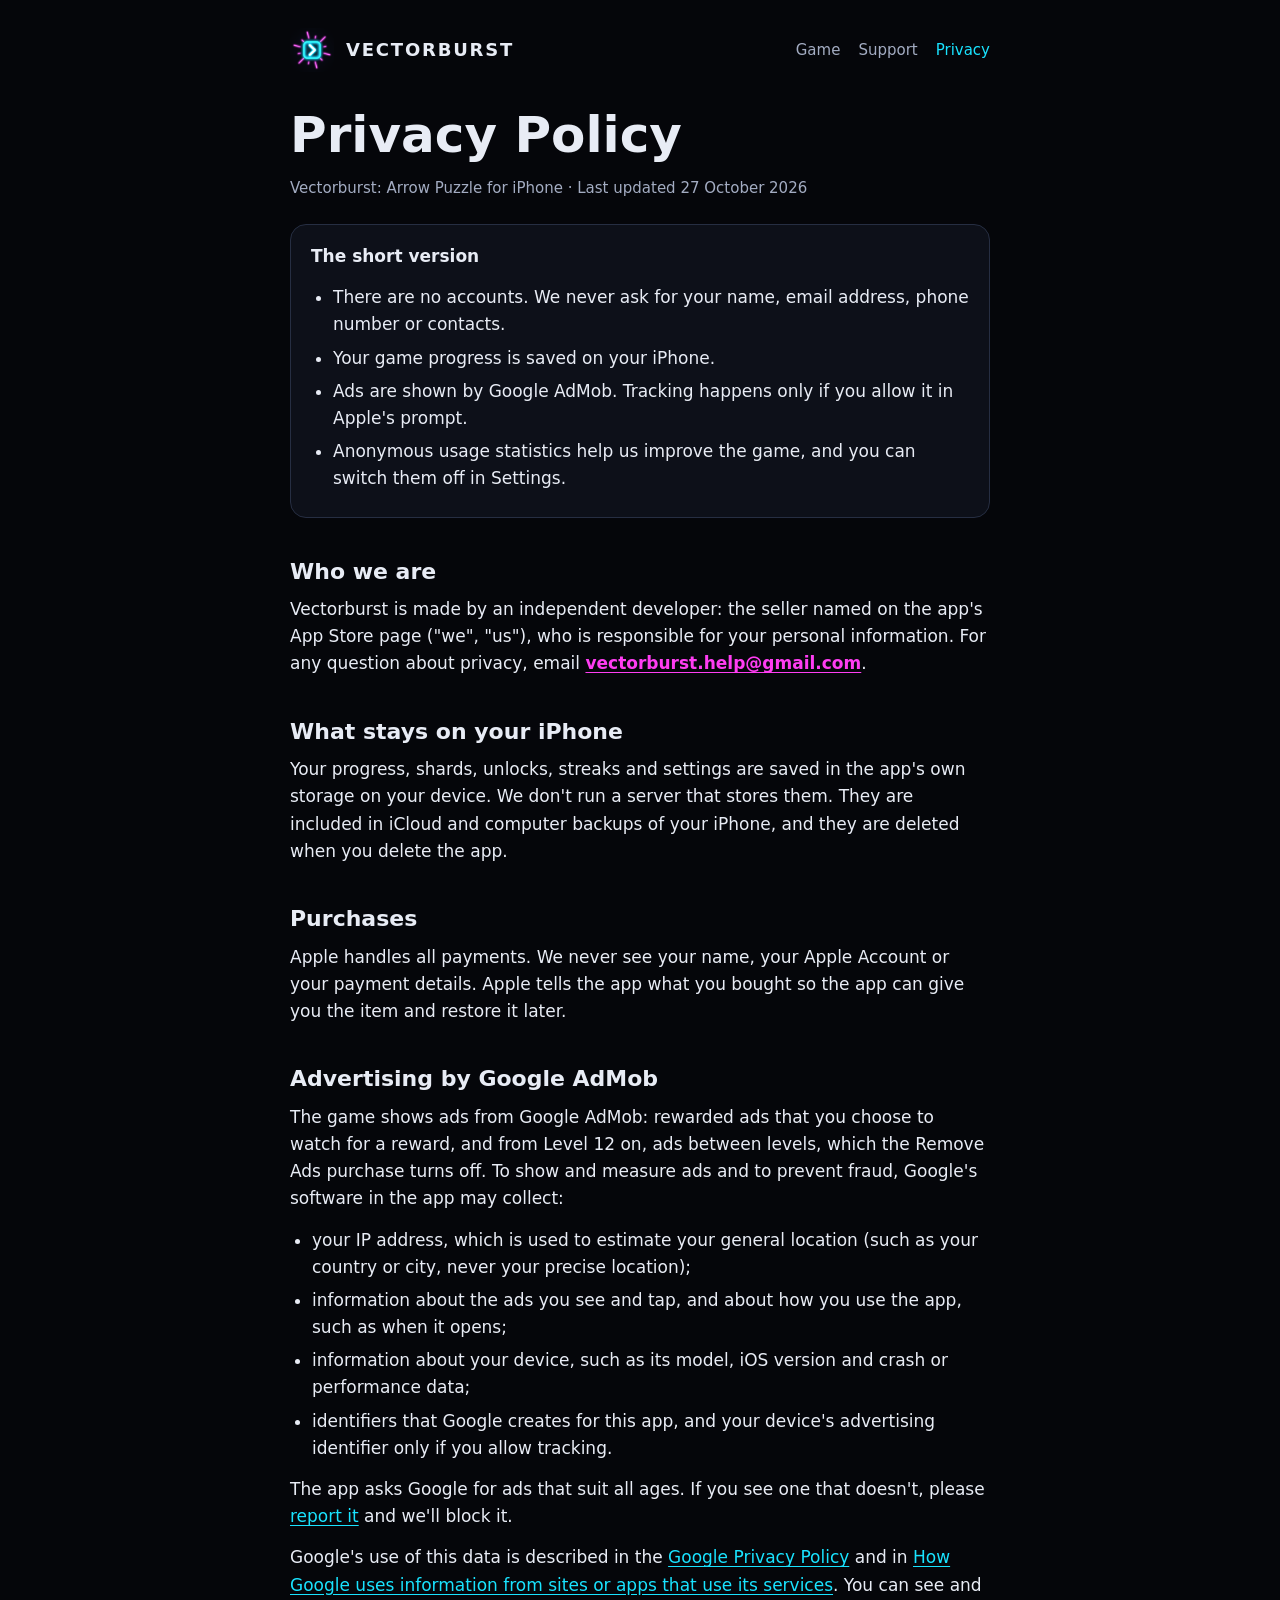
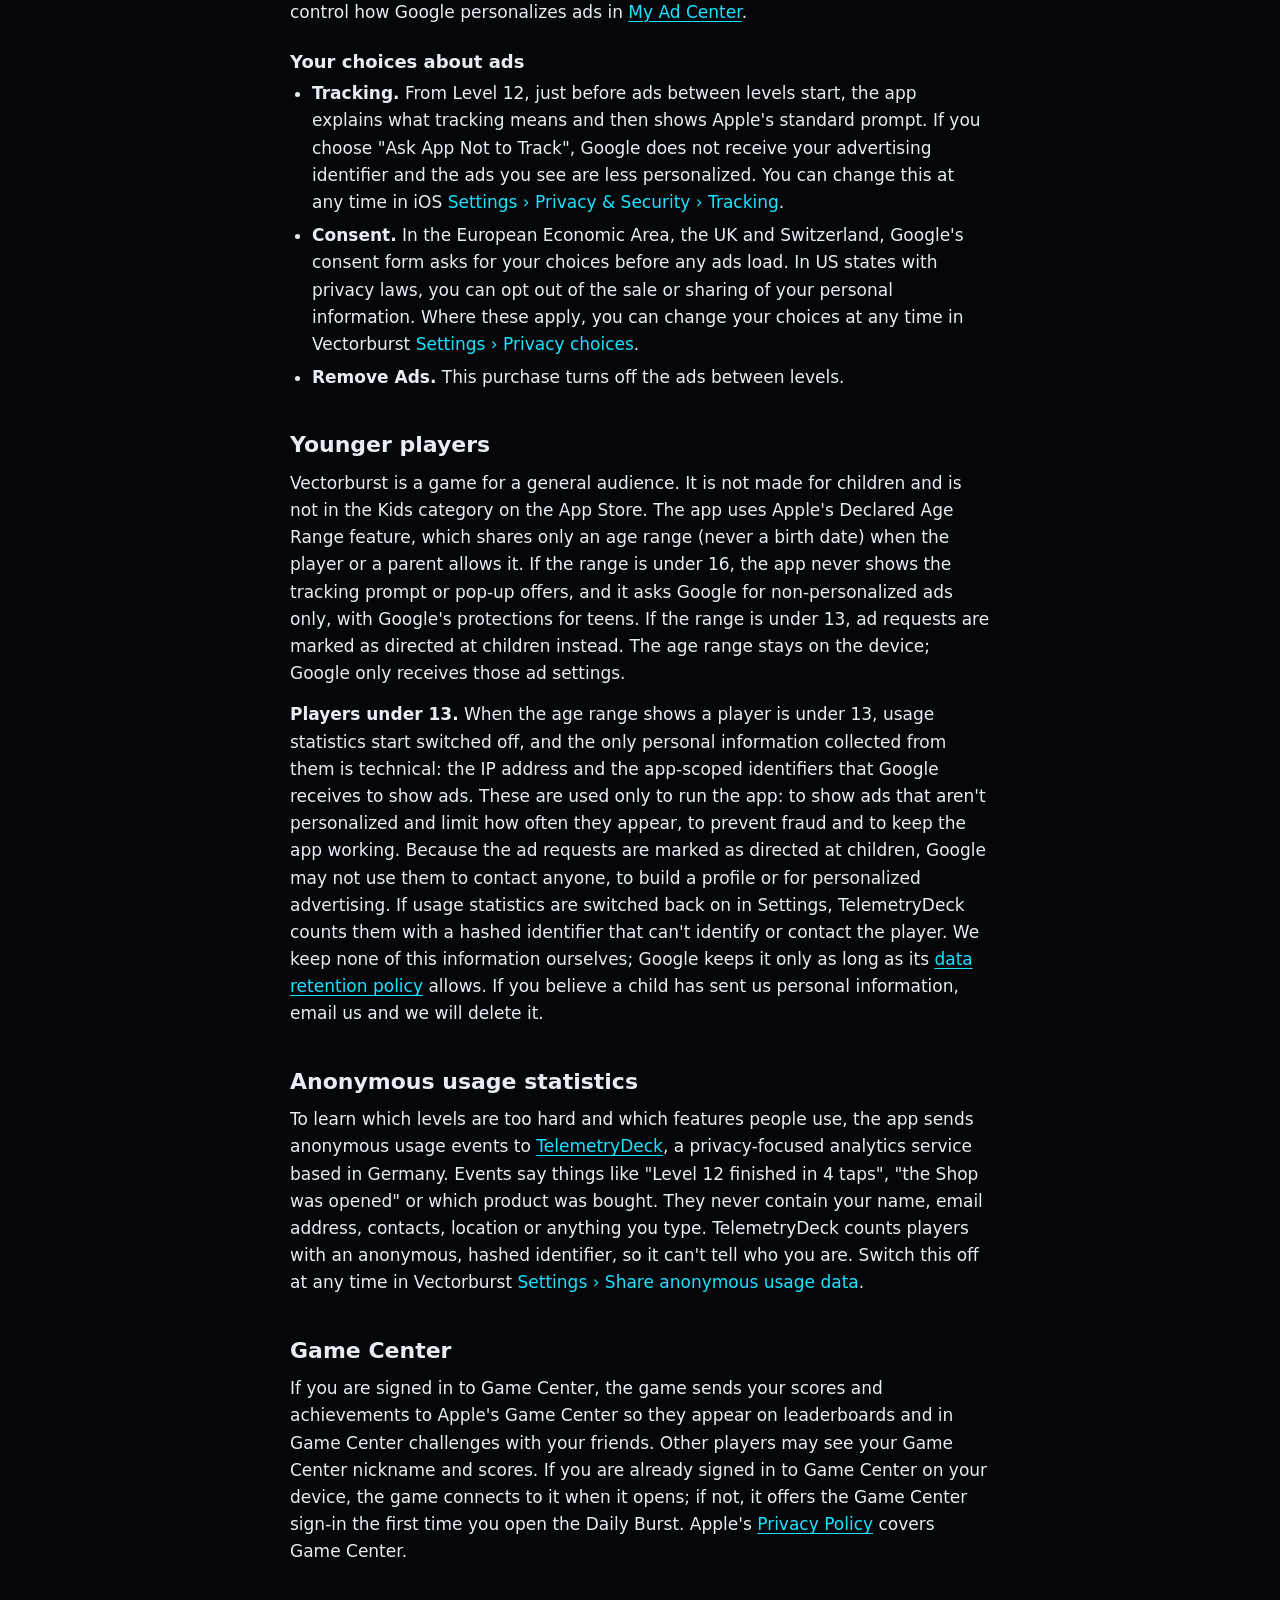
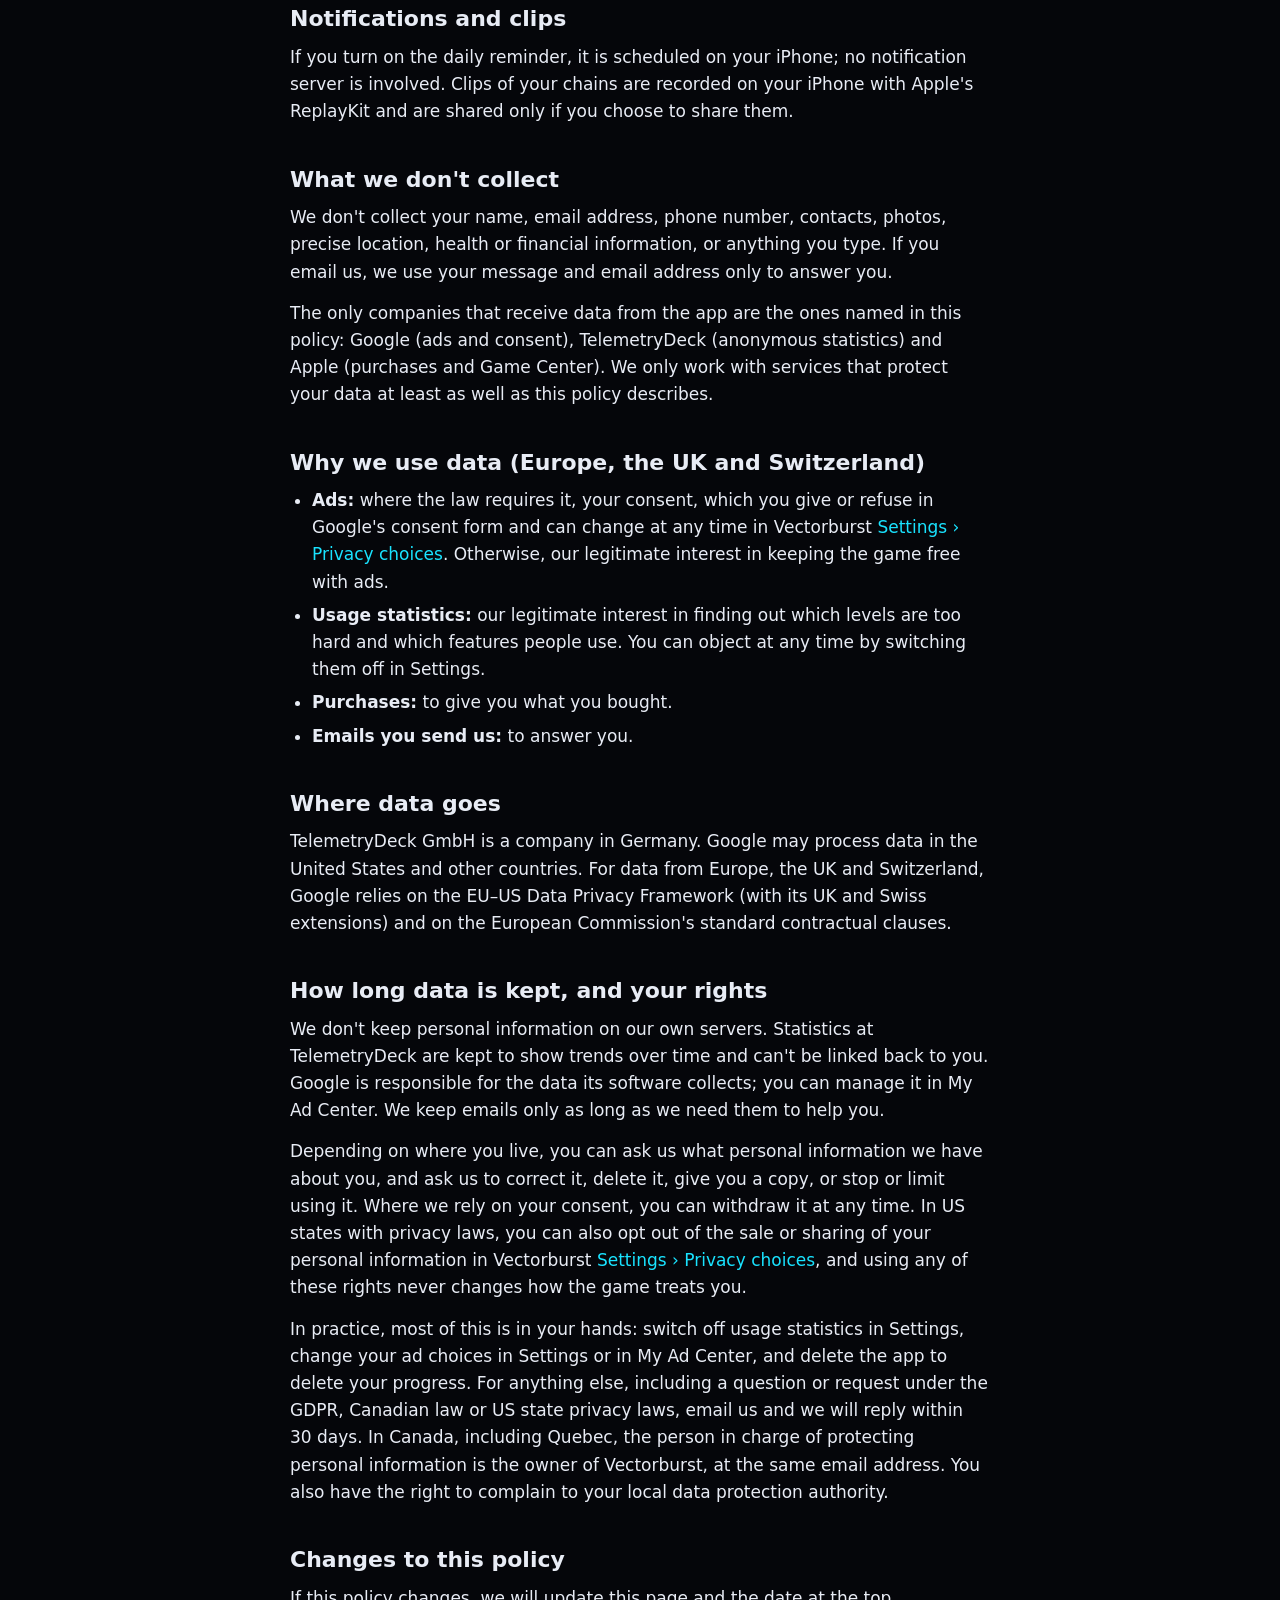
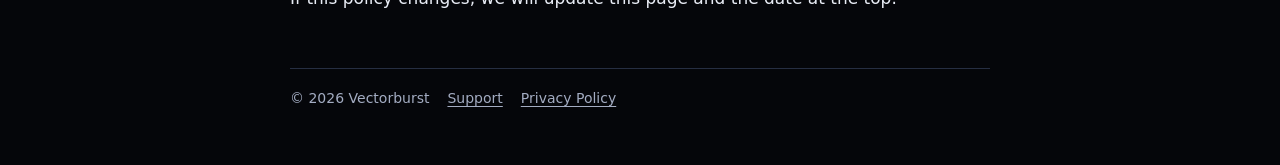
==== privacy.html @ 78f0bc8c "Add files via upload" ====
<!doctype html>
<html lang="en">
<head>
<meta charset="utf-8">
<meta name="viewport" content="width=device-width, initial-scale=1, viewport-fit=cover">
<title>Vectorburst Privacy Policy</title>
<meta name="description" content="How Vectorburst: Arrow Puzzle handles data: no accounts, progress saved on your iPhone, ads by Google AdMob, optional anonymous usage statistics.">
<meta name="theme-color" content="#05060a">
<link rel="icon" type="image/png" href="icon.png">
<link rel="apple-touch-icon" href="icon.png">
<link rel="stylesheet" href="style.css">
</head>
<body>
<div class="wrap">
<header class="site">
  <a class="brand" href="./"><img src="icon.png" alt="" width="44" height="44">Vectorburst</a>
  <nav aria-label="Site">
    <a href="./">Game</a>
    <a href="support.html">Support</a>
    <a href="privacy.html" aria-current="page">Privacy</a>
  </nav>
</header>
<main>
<h1>Privacy Policy</h1>
<p class="updated">Vectorburst: Arrow Puzzle for iPhone · Last updated 27 October 2026</p>
<div class="card">
  <p><strong>The short version</strong></p>
  <ul>
    <li>There are no accounts. We never ask for your name, email address, phone number or contacts.</li>
    <li>Your game progress is saved on your iPhone.</li>
    <li>Ads are shown by Google AdMob. Tracking happens only if you allow it in Apple's prompt.</li>
    <li>Anonymous usage statistics help us improve the game, and you can switch them off in Settings.</li>
  </ul>
</div>

<h2>Who we are</h2>
<p>Vectorburst is made by an independent developer: the seller named on the app's App Store page ("we", "us"), who is responsible for your personal information. For any question about privacy, email <a class="email" href="mailto:vectorburst.help@gmail.com">vectorburst.help@gmail.com</a>.</p>

<h2>What stays on your iPhone</h2>
<p>Your progress, shards, unlocks, streaks and settings are saved in the app's own storage on your device. We don't run a server that stores them. They are included in iCloud and computer backups of your iPhone, and they are deleted when you delete the app.</p>

<h2>Purchases</h2>
<p>Apple handles all payments. We never see your name, your Apple Account or your payment details. Apple tells the app what you bought so the app can give you the item and restore it later.</p>

<h2>Advertising by Google AdMob</h2>
<p>The game shows ads from Google AdMob: rewarded ads that you choose to watch for a reward, and from Level 12 on, ads between levels, which the Remove Ads purchase turns off. To show and measure ads and to prevent fraud, Google's software in the app may collect:</p>
<ul>
  <li>your IP address, which is used to estimate your general location (such as your country or city, never your precise location);</li>
  <li>information about the ads you see and tap, and about how you use the app, such as when it opens;</li>
  <li>information about your device, such as its model, iOS version and crash or performance data;</li>
  <li>identifiers that Google creates for this app, and your device's advertising identifier only if you allow tracking.</li>
</ul>
<p>The app asks Google for ads that suit all ages. If you see one that doesn't, please <a href="support.html#report-ad">report it</a> and we'll block it.</p>
<p>Google's use of this data is described in the <a href="https://policies.google.com/privacy">Google Privacy Policy</a> and in <a href="https://policies.google.com/technologies/partner-sites">How Google uses information from sites or apps that use its services</a>. You can see and control how Google personalizes ads in <a href="https://myadcenter.google.com/">My Ad Center</a>.</p>

<h3>Your choices about ads</h3>
<ul>
  <li><strong>Tracking.</strong> From Level 12, just before ads between levels start, the app explains what tracking means and then shows Apple's standard prompt. If you choose "Ask App Not to Track", Google does not receive your advertising identifier and the ads you see are less personalized. You can change this at any time in iOS <span class="key">Settings › Privacy &amp; Security › Tracking</span>.</li>
  <li><strong>Consent.</strong> In the European Economic Area, the UK and Switzerland, Google's consent form asks for your choices before any ads load. In US states with privacy laws, you can opt out of the sale or sharing of your personal information. Where these apply, you can change your choices at any time in Vectorburst <span class="key">Settings › Privacy choices</span>.</li>
  <li><strong>Remove Ads.</strong> This purchase turns off the ads between levels.</li>
</ul>

<h2>Younger players</h2>
<p>Vectorburst is a game for a general audience. It is not made for children and is not in the Kids category on the App Store. The app uses Apple's Declared Age Range feature, which shares only an age range (never a birth date) when the player or a parent allows it. If the range is under 16, the app never shows the tracking prompt or pop-up offers, and it asks Google for non-personalized ads only, with Google's protections for teens. If the range is under 13, ad requests are marked as directed at children instead. The age range stays on the device; Google only receives those ad settings.</p>
<p><strong>Players under 13.</strong> When the age range shows a player is under 13, usage statistics start switched off, and the only personal information collected from them is technical: the IP address and the app-scoped identifiers that Google receives to show ads. These are used only to run the app: to show ads that aren't personalized and limit how often they appear, to prevent fraud and to keep the app working. Because the ad requests are marked as directed at children, Google may not use them to contact anyone, to build a profile or for personalized advertising. If usage statistics are switched back on in Settings, TelemetryDeck counts them with a hashed identifier that can't identify or contact the player. We keep none of this information ourselves; Google keeps it only as long as its <a href="https://policies.google.com/technologies/retention">data retention policy</a> allows. If you believe a child has sent us personal information, email us and we will delete it.</p>

<h2>Anonymous usage statistics</h2>
<p>To learn which levels are too hard and which features people use, the app sends anonymous usage events to <a href="https://telemetrydeck.com/privacy/">TelemetryDeck</a>, a privacy-focused analytics service based in Germany. Events say things like "Level 12 finished in 4 taps", "the Shop was opened" or which product was bought. They never contain your name, email address, contacts, location or anything you type. TelemetryDeck counts players with an anonymous, hashed identifier, so it can't tell who you are. Switch this off at any time in Vectorburst <span class="key">Settings › Share anonymous usage data</span>.</p>

<h2>Game Center</h2>
<p>If you are signed in to Game Center, the game sends your scores and achievements to Apple's Game Center so they appear on leaderboards and in Game Center challenges with your friends. Other players may see your Game Center nickname and scores. If you are already signed in to Game Center on your device, the game connects to it when it opens; if not, it offers the Game Center sign-in the first time you open the Daily Burst. Apple's <a href="https://www.apple.com/legal/privacy/">Privacy Policy</a> covers Game Center.</p>

<h2>Notifications and clips</h2>
<p>If you turn on the daily reminder, it is scheduled on your iPhone; no notification server is involved. Clips of your chains are recorded on your iPhone with Apple's ReplayKit and are shared only if you choose to share them.</p>

<h2>What we don't collect</h2>
<p>We don't collect your name, email address, phone number, contacts, photos, precise location, health or financial information, or anything you type. If you email us, we use your message and email address only to answer you.</p>
<p>The only companies that receive data from the app are the ones named in this policy: Google (ads and consent), TelemetryDeck (anonymous statistics) and Apple (purchases and Game Center). We only work with services that protect your data at least as well as this policy describes.</p>

<h2>Why we use data (Europe, the UK and Switzerland)</h2>
<ul>
  <li><strong>Ads:</strong> where the law requires it, your consent, which you give or refuse in Google's consent form and can change at any time in Vectorburst <span class="key">Settings › Privacy choices</span>. Otherwise, our legitimate interest in keeping the game free with ads.</li>
  <li><strong>Usage statistics:</strong> our legitimate interest in finding out which levels are too hard and which features people use. You can object at any time by switching them off in Settings.</li>
  <li><strong>Purchases:</strong> to give you what you bought.</li>
  <li><strong>Emails you send us:</strong> to answer you.</li>
</ul>

<h2>Where data goes</h2>
<p>TelemetryDeck GmbH is a company in Germany. Google may process data in the United States and other countries. For data from Europe, the UK and Switzerland, Google relies on the EU–US Data Privacy Framework (with its UK and Swiss extensions) and on the European Commission's standard contractual clauses.</p>

<h2>How long data is kept, and your rights</h2>
<p>We don't keep personal information on our own servers. Statistics at TelemetryDeck are kept to show trends over time and can't be linked back to you. Google is responsible for the data its software collects; you can manage it in My Ad Center. We keep emails only as long as we need them to help you.</p>
<p>Depending on where you live, you can ask us what personal information we have about you, and ask us to correct it, delete it, give you a copy, or stop or limit using it. Where we rely on your consent, you can withdraw it at any time. In US states with privacy laws, you can also opt out of the sale or sharing of your personal information in Vectorburst <span class="key">Settings › Privacy choices</span>, and using any of these rights never changes how the game treats you.</p>
<p>In practice, most of this is in your hands: switch off usage statistics in Settings, change your ad choices in Settings or in My Ad Center, and delete the app to delete your progress. For anything else, including a question or request under the GDPR, Canadian law or US state privacy laws, email us and we will reply within 30 days. In Canada, including Quebec, the person in charge of protecting personal information is the owner of Vectorburst, at the same email address. You also have the right to complain to your local data protection authority.</p>

<h2>Changes to this policy</h2>
<p>If this policy changes, we will update this page and the date at the top.</p>
</main>
<footer>
  <span>© 2026 Vectorburst</span>
  <a href="support.html">Support</a>
  <a href="privacy.html">Privacy Policy</a>
</footer>
</div>
</body>
</html>
---- style.css ----
/* Vectorburst website: the game's own dark neon world, one theme on purpose. */
:root {
  --bg: #05060a;
  --surface: #0d1019;
  --surface2: #151a28;
  --line: #262e42;
  --ink: #e8ecf5;
  --ink2: #a3acc2;
  --cyan: #19e3ff;
  --magenta: #ff3df2;
  --amber: #ffc93c;
  --round: ui-rounded, "SF Pro Rounded", system-ui, -apple-system, "Segoe UI", Roboto, sans-serif;
  --text: system-ui, -apple-system, "Segoe UI", Roboto, "Helvetica Neue", Arial, sans-serif;
  color-scheme: dark;
}
* { box-sizing: border-box; }
html { -webkit-text-size-adjust: 100%; }
body {
  margin: 0;
  background: var(--bg);
  color: var(--ink);
  font: 17px/1.6 var(--text);
}
.wrap {
  max-width: 740px;
  margin: 0 auto;
  padding-block: 28px 56px;
  padding-left: max(20px, env(safe-area-inset-left, 0px));
  padding-right: max(20px, env(safe-area-inset-right, 0px));
}
header.site {
  display: flex;
  align-items: center;
  flex-wrap: wrap;
  gap: 12px 20px;
  margin-bottom: 36px;
}
.brand {
  display: flex;
  align-items: center;
  gap: 12px;
  color: var(--ink);
  text-decoration: none;
  font: 800 18px/1 var(--round);
  letter-spacing: .1em;
  text-transform: uppercase;
}
.brand img { width: 44px; height: 44px; border-radius: 10px; }
nav { display: flex; gap: 18px; margin-left: auto; font-size: 15px; }
nav a { color: var(--ink2); text-decoration: none; }
nav a:hover, nav a[aria-current="page"] { color: var(--cyan); }
a { color: var(--cyan); text-underline-offset: 3px; }
a:focus-visible, summary:focus-visible { outline: 2px solid var(--cyan); outline-offset: 3px; border-radius: 4px; }
h1 {
  font: 800 clamp(32px, 7vw, 50px)/1.08 var(--round);
  margin: 0 0 14px;
  text-wrap: balance;
}
h2 { font: 700 22px/1.3 var(--round); margin: 40px 0 10px; color: var(--ink); text-wrap: balance; }
h3 { font: 700 18px/1.35 var(--round); margin: 24px 0 6px; }
p, ul { margin: 0 0 14px; }
ul { padding-left: 22px; }
li { margin-bottom: 6px; }
.lead { font-size: 19px; color: var(--ink2); max-width: 36em; }
.updated { color: var(--ink2); font-size: 15px; margin-bottom: 24px; }
.card {
  background: var(--surface);
  border: 1px solid var(--line);
  border-radius: 16px;
  padding: 18px 20px;
  margin: 22px 0;
}
.card ul { margin: 0; }
.email { font-weight: 700; color: var(--magenta); word-break: break-all; }
.key { color: var(--cyan); }

/* Home page hero: a small board that fires a chain reaction. */
.board {
  display: grid;
  grid-template-columns: repeat(6, 1fr);
  gap: 10px;
  width: min(100%, 330px);
  margin: 30px 0 26px;
}
.node {
  aspect-ratio: 1;
  max-width: 100%;
  border-radius: 11px;
  background: var(--surface2);
  border: 1px solid var(--line);
  display: grid;
  place-items: center;
  color: var(--ink2);
  font: 700 20px/1 var(--round);
  animation: fire 6s ease-out infinite;
  animation-delay: calc(var(--d, 0) * 110ms + 600ms);
}
.node.fork { --hit: var(--magenta); }
.node.turn { --hit: var(--amber); }
@keyframes fire {
  0%, 2% { background: var(--surface2); color: var(--ink2); box-shadow: none; }
  6% { background: var(--hit, var(--cyan)); color: var(--bg); box-shadow: 0 0 18px var(--hit, var(--cyan)); transform: scale(1.08); }
  16% { background: transparent; border-color: transparent; color: transparent; box-shadow: none; transform: scale(.4); }
  70% { background: transparent; border-color: transparent; color: transparent; transform: scale(.4); }
  78%, 100% { background: var(--surface2); border-color: var(--line); color: var(--ink2); transform: scale(1); }
}
@media (prefers-reduced-motion: reduce) { .node { animation: none; } }
.soon {
  display: inline-block;
  padding: 10px 16px;
  border: 1px solid var(--cyan);
  border-radius: 999px;
  color: var(--cyan);
  font-weight: 700;
  font-size: 15px;
}
.modes { display: grid; grid-template-columns: repeat(auto-fit, minmax(200px, 1fr)); gap: 14px; margin-top: 34px; }
.modes .card { margin: 0; }
.modes h3 { margin-top: 0; color: var(--cyan); }
.modes .card:nth-child(2) h3 { color: var(--magenta); }
.modes .card:nth-child(3) h3 { color: var(--amber); }
.modes p { margin: 0; color: var(--ink2); font-size: 16px; }

/* Support page questions */
details { border-bottom: 1px solid var(--line); padding: 14px 0; }
details:first-of-type { border-top: 1px solid var(--line); }
summary { cursor: pointer; font-weight: 700; list-style: none; display: flex; gap: 10px; }
summary::-webkit-details-marker { display: none; }
summary::before { content: "+"; color: var(--cyan); font-weight: 800; width: 14px; flex: none; }
details[open] summary::before { content: "−"; }
details p, details ul { margin: 10px 0 0 24px; color: var(--ink2); }

footer {
  margin-top: 56px;
  padding-top: 18px;
  border-top: 1px solid var(--line);
  color: var(--ink2);
  font-size: 14px;
  display: flex;
  flex-wrap: wrap;
  gap: 8px 18px;
}
footer a { color: var(--ink2); }
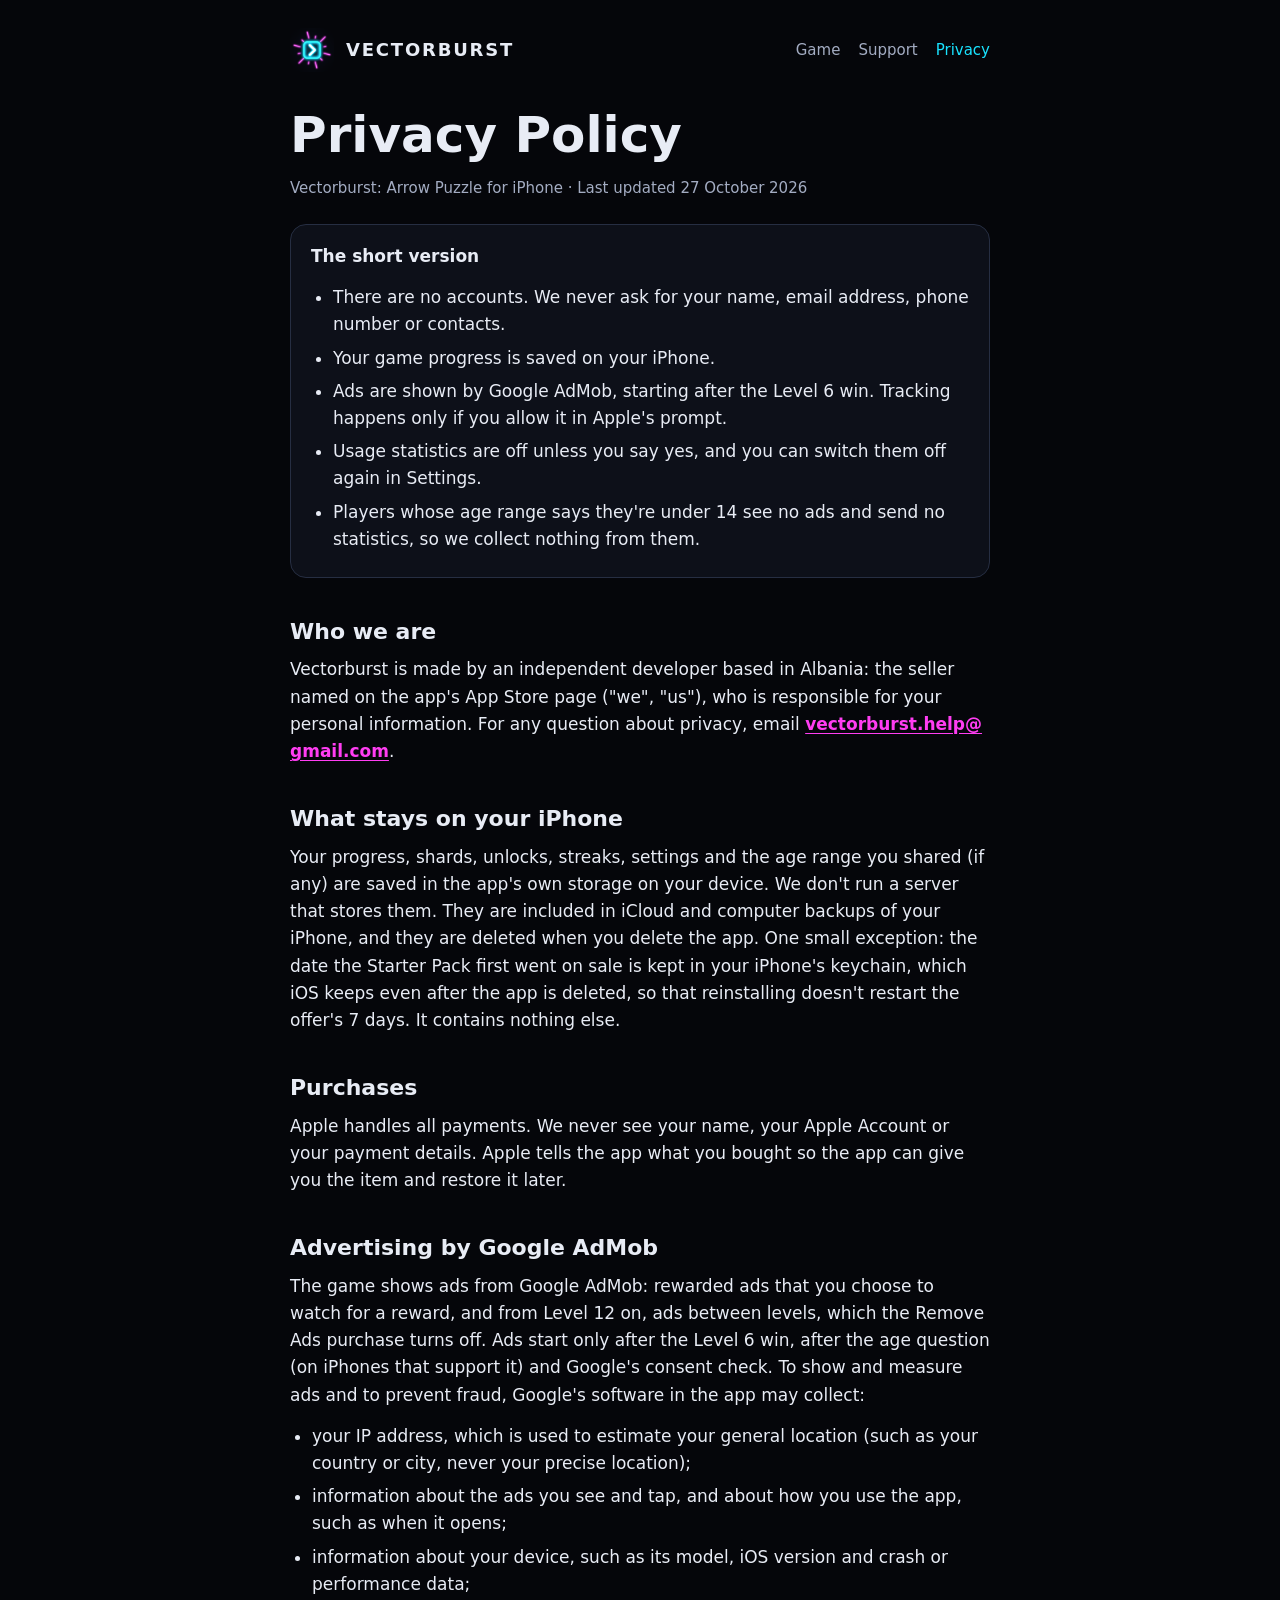
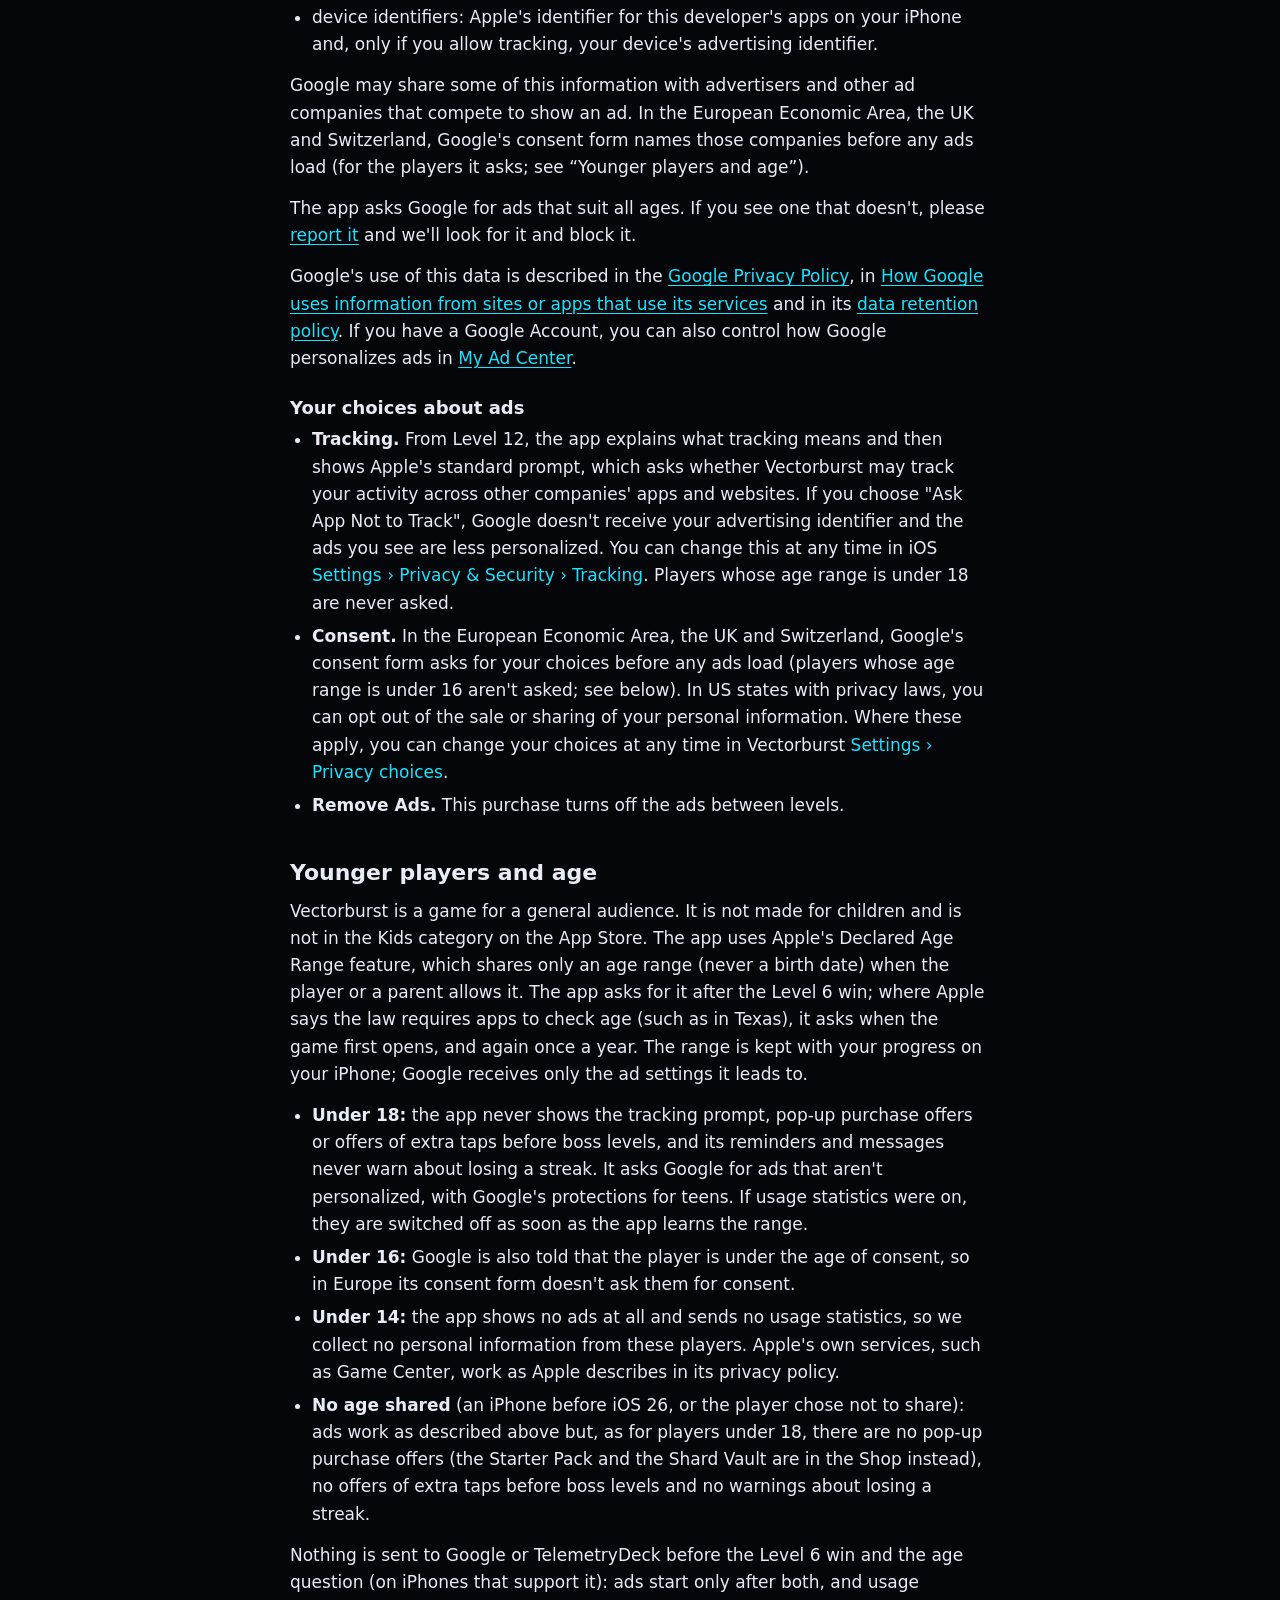
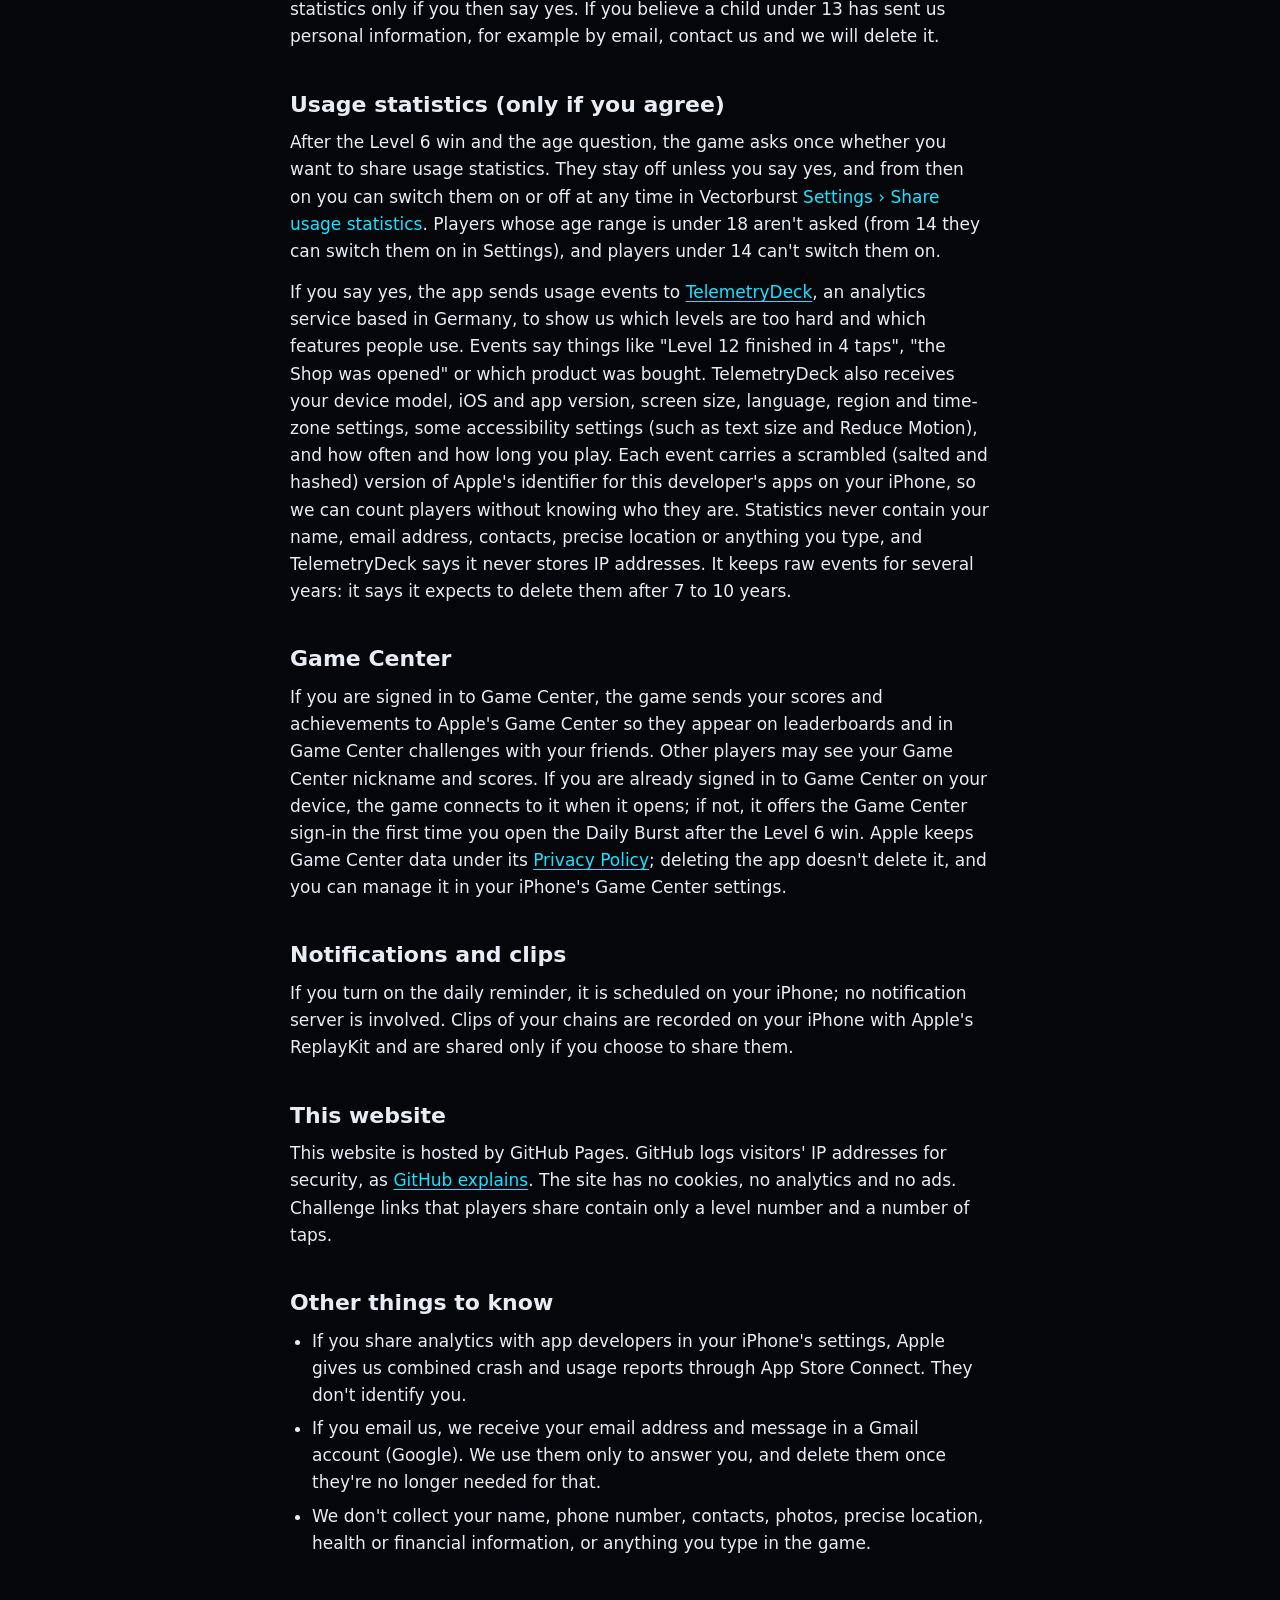
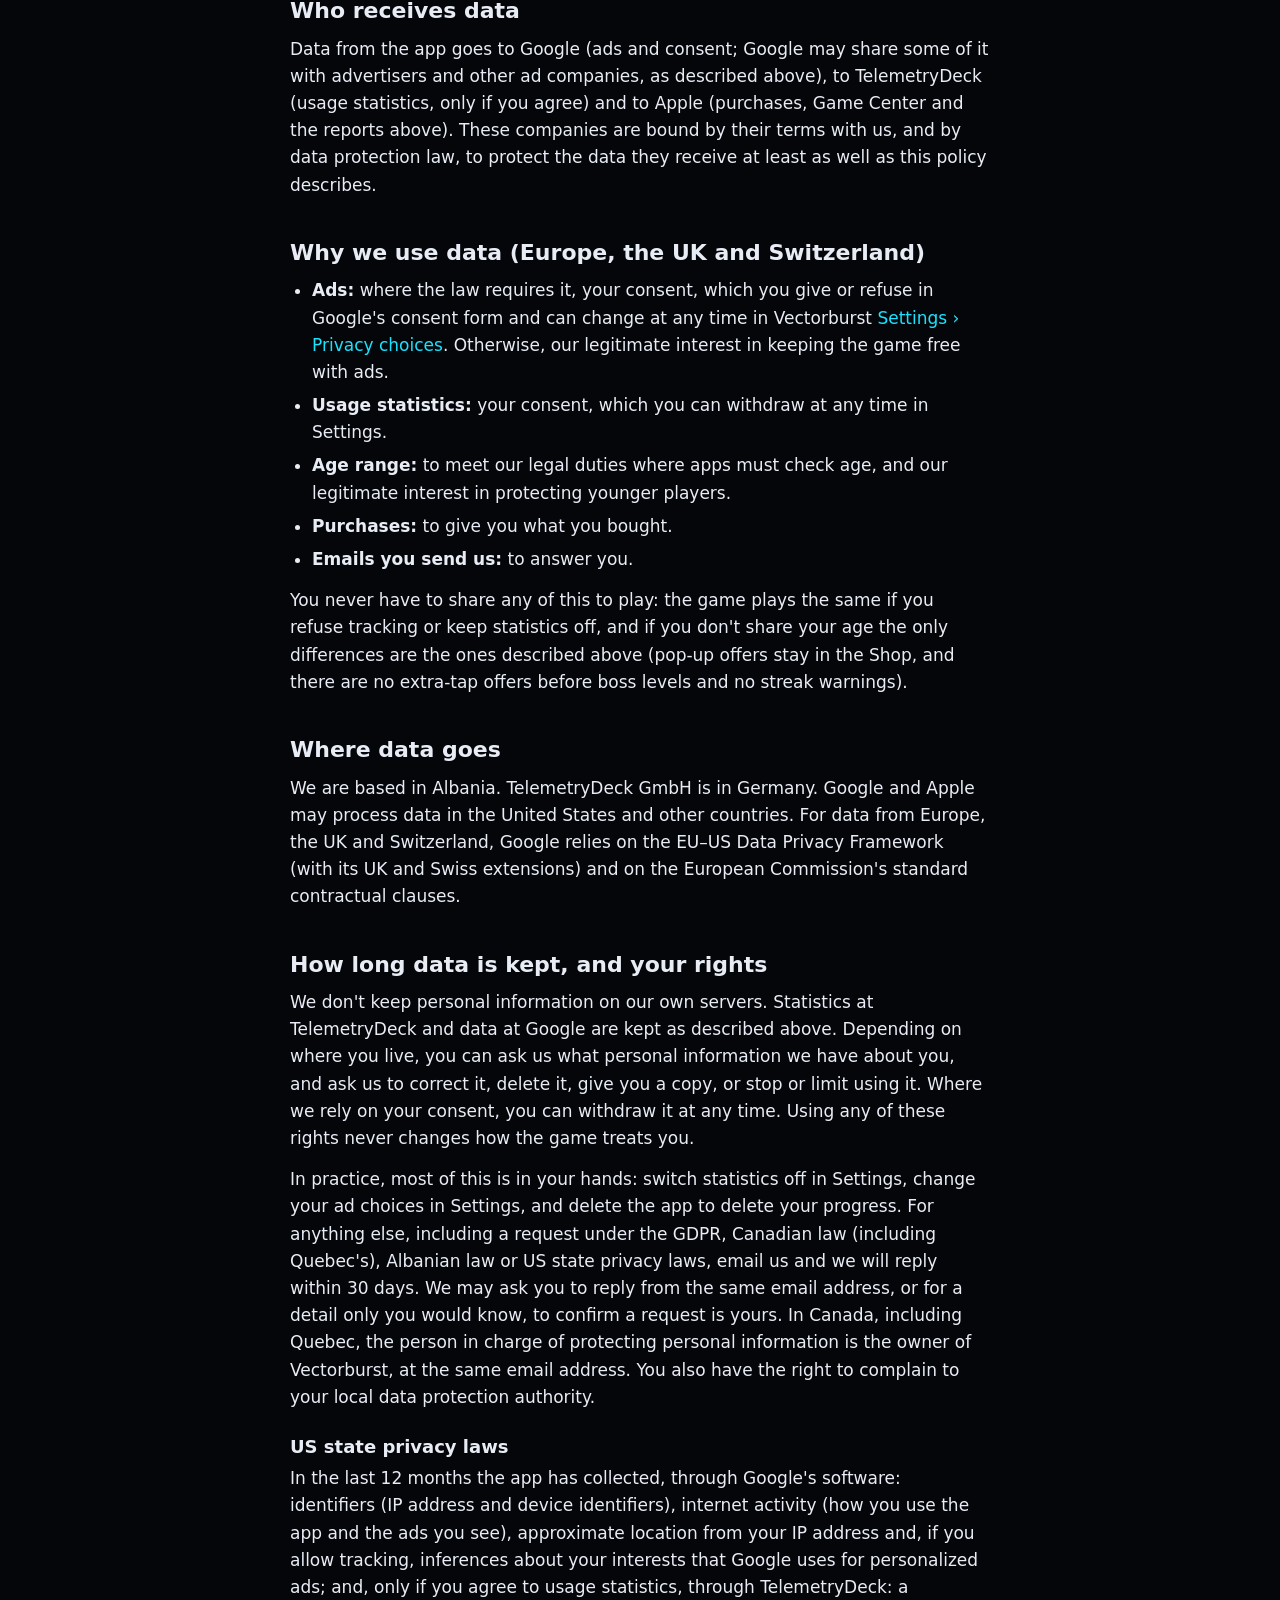
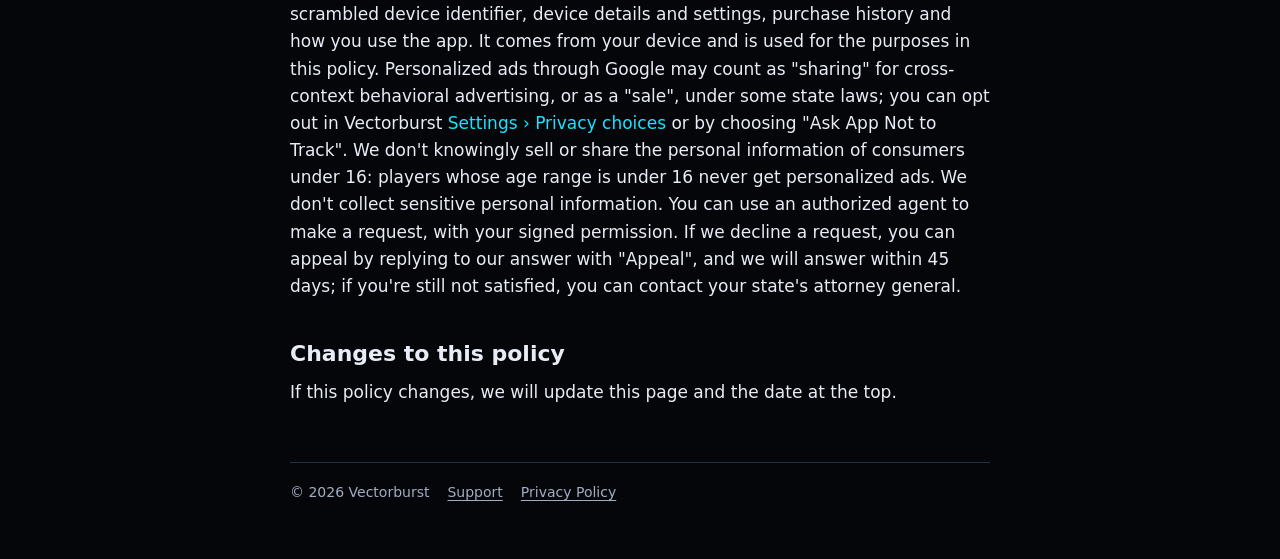
==== commit ff93955f: "Add files via upload" ====
--- a/privacy.html
+++ b/privacy.html
@@ -4,7 +4,7 @@
 <meta charset="utf-8">
 <meta name="viewport" content="width=device-width, initial-scale=1, viewport-fit=cover">
 <title>Vectorburst Privacy Policy</title>
-<meta name="description" content="How Vectorburst: Arrow Puzzle handles data: no accounts, progress saved on your iPhone, ads by Google AdMob, optional anonymous usage statistics.">
+<meta name="description" content="How Vectorburst: Arrow Puzzle handles data: no accounts, progress saved on your iPhone, ads by Google AdMob, usage statistics only if you agree.">
 <meta name="theme-color" content="#05060a">
 <link rel="icon" type="image/png" href="icon.png">
 <link rel="apple-touch-icon" href="icon.png">
@@ -28,70 +28,92 @@
   <ul>
     <li>There are no accounts. We never ask for your name, email address, phone number or contacts.</li>
     <li>Your game progress is saved on your iPhone.</li>
-    <li>Ads are shown by Google AdMob. Tracking happens only if you allow it in Apple's prompt.</li>
-    <li>Anonymous usage statistics help us improve the game, and you can switch them off in Settings.</li>
+    <li>Ads are shown by Google AdMob, starting after the Level 6 win. Tracking happens only if you allow it in Apple's prompt.</li>
+    <li>Usage statistics are off unless you say yes, and you can switch them off again in Settings.</li>
+    <li>Players whose age range says they're under 14 see no ads and send no statistics, so we collect nothing from them.</li>
   </ul>
 </div>
 
 <h2>Who we are</h2>
-<p>Vectorburst is made by an independent developer: the seller named on the app's App Store page ("we", "us"), who is responsible for your personal information. For any question about privacy, email <a class="email" href="mailto:vectorburst.help@gmail.com">vectorburst.help@gmail.com</a>.</p>
+<p>Vectorburst is made by an independent developer based in Albania: the seller named on the app's App Store page ("we", "us"), who is responsible for your personal information. For any question about privacy, email <a class="email" href="mailto:vectorburst.help@gmail.com">vectorburst.help@gmail.com</a>.</p>
 
 <h2>What stays on your iPhone</h2>
-<p>Your progress, shards, unlocks, streaks and settings are saved in the app's own storage on your device. We don't run a server that stores them. They are included in iCloud and computer backups of your iPhone, and they are deleted when you delete the app.</p>
+<p>Your progress, shards, unlocks, streaks, settings and the age range you shared (if any) are saved in the app's own storage on your device. We don't run a server that stores them. They are included in iCloud and computer backups of your iPhone, and they are deleted when you delete the app. One small exception: the date the Starter Pack first went on sale is kept in your iPhone's keychain, which iOS keeps even after the app is deleted, so that reinstalling doesn't restart the offer's 7 days. It contains nothing else.</p>
 
 <h2>Purchases</h2>
 <p>Apple handles all payments. We never see your name, your Apple Account or your payment details. Apple tells the app what you bought so the app can give you the item and restore it later.</p>
 
 <h2>Advertising by Google AdMob</h2>
-<p>The game shows ads from Google AdMob: rewarded ads that you choose to watch for a reward, and from Level 12 on, ads between levels, which the Remove Ads purchase turns off. To show and measure ads and to prevent fraud, Google's software in the app may collect:</p>
+<p>The game shows ads from Google AdMob: rewarded ads that you choose to watch for a reward, and from Level 12 on, ads between levels, which the Remove Ads purchase turns off. Ads start only after the Level 6 win, after the age question (on iPhones that support it) and Google's consent check. To show and measure ads and to prevent fraud, Google's software in the app may collect:</p>
 <ul>
   <li>your IP address, which is used to estimate your general location (such as your country or city, never your precise location);</li>
   <li>information about the ads you see and tap, and about how you use the app, such as when it opens;</li>
   <li>information about your device, such as its model, iOS version and crash or performance data;</li>
-  <li>identifiers that Google creates for this app, and your device's advertising identifier only if you allow tracking.</li>
+  <li>device identifiers: Apple's identifier for this developer's apps on your iPhone and, only if you allow tracking, your device's advertising identifier.</li>
 </ul>
-<p>The app asks Google for ads that suit all ages. If you see one that doesn't, please <a href="support.html#report-ad">report it</a> and we'll block it.</p>
-<p>Google's use of this data is described in the <a href="https://policies.google.com/privacy">Google Privacy Policy</a> and in <a href="https://policies.google.com/technologies/partner-sites">How Google uses information from sites or apps that use its services</a>. You can see and control how Google personalizes ads in <a href="https://myadcenter.google.com/">My Ad Center</a>.</p>
+<p>Google may share some of this information with advertisers and other ad companies that compete to show an ad. In the European Economic Area, the UK and Switzerland, Google's consent form names those companies before any ads load (for the players it asks; see “Younger players and age”).</p>
+<p>The app asks Google for ads that suit all ages. If you see one that doesn't, please <a href="support.html#report-ad">report it</a> and we'll look for it and block it.</p>
+<p>Google's use of this data is described in the <a href="https://policies.google.com/privacy">Google Privacy Policy</a>, in <a href="https://policies.google.com/technologies/partner-sites">How Google uses information from sites or apps that use its services</a> and in its <a href="https://policies.google.com/technologies/retention">data retention policy</a>. If you have a Google Account, you can also control how Google personalizes ads in <a href="https://myadcenter.google.com/">My Ad Center</a>.</p>
 
 <h3>Your choices about ads</h3>
 <ul>
-  <li><strong>Tracking.</strong> From Level 12, just before ads between levels start, the app explains what tracking means and then shows Apple's standard prompt. If you choose "Ask App Not to Track", Google does not receive your advertising identifier and the ads you see are less personalized. You can change this at any time in iOS <span class="key">Settings › Privacy &amp; Security › Tracking</span>.</li>
-  <li><strong>Consent.</strong> In the European Economic Area, the UK and Switzerland, Google's consent form asks for your choices before any ads load. In US states with privacy laws, you can opt out of the sale or sharing of your personal information. Where these apply, you can change your choices at any time in Vectorburst <span class="key">Settings › Privacy choices</span>.</li>
+  <li><strong>Tracking.</strong> From Level 12, the app explains what tracking means and then shows Apple's standard prompt, which asks whether Vectorburst may track your activity across other companies' apps and websites. If you choose "Ask App Not to Track", Google doesn't receive your advertising identifier and the ads you see are less personalized. You can change this at any time in iOS <span class="key">Settings › Privacy &amp; Security › Tracking</span>. Players whose age range is under 18 are never asked.</li>
+  <li><strong>Consent.</strong> In the European Economic Area, the UK and Switzerland, Google's consent form asks for your choices before any ads load (players whose age range is under 16 aren't asked; see below). In US states with privacy laws, you can opt out of the sale or sharing of your personal information. Where these apply, you can change your choices at any time in Vectorburst <span class="key">Settings › Privacy choices</span>.</li>
   <li><strong>Remove Ads.</strong> This purchase turns off the ads between levels.</li>
 </ul>
 
-<h2>Younger players</h2>
-<p>Vectorburst is a game for a general audience. It is not made for children and is not in the Kids category on the App Store. The app uses Apple's Declared Age Range feature, which shares only an age range (never a birth date) when the player or a parent allows it. If the range is under 16, the app never shows the tracking prompt or pop-up offers, and it asks Google for non-personalized ads only, with Google's protections for teens. If the range is under 13, ad requests are marked as directed at children instead. The age range stays on the device; Google only receives those ad settings.</p>
-<p><strong>Players under 13.</strong> When the age range shows a player is under 13, usage statistics start switched off, and the only personal information collected from them is technical: the IP address and the app-scoped identifiers that Google receives to show ads. These are used only to run the app: to show ads that aren't personalized and limit how often they appear, to prevent fraud and to keep the app working. Because the ad requests are marked as directed at children, Google may not use them to contact anyone, to build a profile or for personalized advertising. If usage statistics are switched back on in Settings, TelemetryDeck counts them with a hashed identifier that can't identify or contact the player. We keep none of this information ourselves; Google keeps it only as long as its <a href="https://policies.google.com/technologies/retention">data retention policy</a> allows. If you believe a child has sent us personal information, email us and we will delete it.</p>
+<h2>Younger players and age</h2>
+<p>Vectorburst is a game for a general audience. It is not made for children and is not in the Kids category on the App Store. The app uses Apple's Declared Age Range feature, which shares only an age range (never a birth date) when the player or a parent allows it. The app asks for it after the Level 6 win; where Apple says the law requires apps to check age (such as in Texas), it asks when the game first opens, and again once a year. The range is kept with your progress on your iPhone; Google receives only the ad settings it leads to.</p>
+<ul>
+  <li><strong>Under 18:</strong> the app never shows the tracking prompt, pop-up purchase offers or offers of extra taps before boss levels, and its reminders and messages never warn about losing a streak. It asks Google for ads that aren't personalized, with Google's protections for teens. If usage statistics were on, they are switched off as soon as the app learns the range.</li>
+  <li><strong>Under 16:</strong> Google is also told that the player is under the age of consent, so in Europe its consent form doesn't ask them for consent.</li>
+  <li><strong>Under 14:</strong> the app shows no ads at all and sends no usage statistics, so we collect no personal information from these players. Apple's own services, such as Game Center, work as Apple describes in its privacy policy.</li>
+  <li><strong>No age shared</strong> (an iPhone before iOS 26, or the player chose not to share): ads work as described above but, as for players under 18, there are no pop-up purchase offers (the Starter Pack and the Shard Vault are in the Shop instead), no offers of extra taps before boss levels and no warnings about losing a streak.</li>
+</ul>
+<p>Nothing is sent to Google or TelemetryDeck before the Level 6 win and the age question (on iPhones that support it): ads start only after both, and usage statistics only if you then say yes. If you believe a child under 13 has sent us personal information, for example by email, contact us and we will delete it.</p>
 
-<h2>Anonymous usage statistics</h2>
-<p>To learn which levels are too hard and which features people use, the app sends anonymous usage events to <a href="https://telemetrydeck.com/privacy/">TelemetryDeck</a>, a privacy-focused analytics service based in Germany. Events say things like "Level 12 finished in 4 taps", "the Shop was opened" or which product was bought. They never contain your name, email address, contacts, location or anything you type. TelemetryDeck counts players with an anonymous, hashed identifier, so it can't tell who you are. Switch this off at any time in Vectorburst <span class="key">Settings › Share anonymous usage data</span>.</p>
+<h2>Usage statistics (only if you agree)</h2>
+<p>After the Level 6 win and the age question, the game asks once whether you want to share usage statistics. They stay off unless you say yes, and from then on you can switch them on or off at any time in Vectorburst <span class="key">Settings › Share usage statistics</span>. Players whose age range is under 18 aren't asked (from 14 they can switch them on in Settings), and players under 14 can't switch them on.</p>
+<p>If you say yes, the app sends usage events to <a href="https://telemetrydeck.com/docs/guides/privacy-faq/">TelemetryDeck</a>, an analytics service based in Germany, to show us which levels are too hard and which features people use. Events say things like "Level 12 finished in 4 taps", "the Shop was opened" or which product was bought. TelemetryDeck also receives your device model, iOS and app version, screen size, language, region and time-zone settings, some accessibility settings (such as text size and Reduce Motion), and how often and how long you play. Each event carries a scrambled (salted and hashed) version of Apple's identifier for this developer's apps on your iPhone, so we can count players without knowing who they are. Statistics never contain your name, email address, contacts, precise location or anything you type, and TelemetryDeck says it never stores IP addresses. It keeps raw events for several years: it says it expects to delete them after 7 to 10 years.</p>
 
 <h2>Game Center</h2>
-<p>If you are signed in to Game Center, the game sends your scores and achievements to Apple's Game Center so they appear on leaderboards and in Game Center challenges with your friends. Other players may see your Game Center nickname and scores. If you are already signed in to Game Center on your device, the game connects to it when it opens; if not, it offers the Game Center sign-in the first time you open the Daily Burst. Apple's <a href="https://www.apple.com/legal/privacy/">Privacy Policy</a> covers Game Center.</p>
+<p>If you are signed in to Game Center, the game sends your scores and achievements to Apple's Game Center so they appear on leaderboards and in Game Center challenges with your friends. Other players may see your Game Center nickname and scores. If you are already signed in to Game Center on your device, the game connects to it when it opens; if not, it offers the Game Center sign-in the first time you open the Daily Burst after the Level 6 win. Apple keeps Game Center data under its <a href="https://www.apple.com/legal/privacy/">Privacy Policy</a>; deleting the app doesn't delete it, and you can manage it in your iPhone's Game Center settings.</p>
 
 <h2>Notifications and clips</h2>
 <p>If you turn on the daily reminder, it is scheduled on your iPhone; no notification server is involved. Clips of your chains are recorded on your iPhone with Apple's ReplayKit and are shared only if you choose to share them.</p>
 
-<h2>What we don't collect</h2>
-<p>We don't collect your name, email address, phone number, contacts, photos, precise location, health or financial information, or anything you type. If you email us, we use your message and email address only to answer you.</p>
-<p>The only companies that receive data from the app are the ones named in this policy: Google (ads and consent), TelemetryDeck (anonymous statistics) and Apple (purchases and Game Center). We only work with services that protect your data at least as well as this policy describes.</p>
+<h2>This website</h2>
+<p>This website is hosted by GitHub Pages. GitHub logs visitors' IP addresses for security, as <a href="https://docs.github.com/en/pages/getting-started-with-github-pages/what-is-github-pages">GitHub explains</a>. The site has no cookies, no analytics and no ads. Challenge links that players share contain only a level number and a number of taps.</p>
+
+<h2>Other things to know</h2>
+<ul>
+  <li>If you share analytics with app developers in your iPhone's settings, Apple gives us combined crash and usage reports through App Store Connect. They don't identify you.</li>
+  <li>If you email us, we receive your email address and message in a Gmail account (Google). We use them only to answer you, and delete them once they're no longer needed for that.</li>
+  <li>We don't collect your name, phone number, contacts, photos, precise location, health or financial information, or anything you type in the game.</li>
+</ul>
+
+<h2>Who receives data</h2>
+<p>Data from the app goes to Google (ads and consent; Google may share some of it with advertisers and other ad companies, as described above), to TelemetryDeck (usage statistics, only if you agree) and to Apple (purchases, Game Center and the reports above). These companies are bound by their terms with us, and by data protection law, to protect the data they receive at least as well as this policy describes.</p>
 
 <h2>Why we use data (Europe, the UK and Switzerland)</h2>
 <ul>
   <li><strong>Ads:</strong> where the law requires it, your consent, which you give or refuse in Google's consent form and can change at any time in Vectorburst <span class="key">Settings › Privacy choices</span>. Otherwise, our legitimate interest in keeping the game free with ads.</li>
-  <li><strong>Usage statistics:</strong> our legitimate interest in finding out which levels are too hard and which features people use. You can object at any time by switching them off in Settings.</li>
+  <li><strong>Usage statistics:</strong> your consent, which you can withdraw at any time in Settings.</li>
+  <li><strong>Age range:</strong> to meet our legal duties where apps must check age, and our legitimate interest in protecting younger players.</li>
   <li><strong>Purchases:</strong> to give you what you bought.</li>
   <li><strong>Emails you send us:</strong> to answer you.</li>
 </ul>
+<p>You never have to share any of this to play: the game plays the same if you refuse tracking or keep statistics off, and if you don't share your age the only differences are the ones described above (pop-up offers stay in the Shop, and there are no extra-tap offers before boss levels and no streak warnings).</p>
 
 <h2>Where data goes</h2>
-<p>TelemetryDeck GmbH is a company in Germany. Google may process data in the United States and other countries. For data from Europe, the UK and Switzerland, Google relies on the EU–US Data Privacy Framework (with its UK and Swiss extensions) and on the European Commission's standard contractual clauses.</p>
+<p>We are based in Albania. TelemetryDeck GmbH is in Germany. Google and Apple may process data in the United States and other countries. For data from Europe, the UK and Switzerland, Google relies on the EU–US Data Privacy Framework (with its UK and Swiss extensions) and on the European Commission's standard contractual clauses.</p>
 
 <h2>How long data is kept, and your rights</h2>
-<p>We don't keep personal information on our own servers. Statistics at TelemetryDeck are kept to show trends over time and can't be linked back to you. Google is responsible for the data its software collects; you can manage it in My Ad Center. We keep emails only as long as we need them to help you.</p>
-<p>Depending on where you live, you can ask us what personal information we have about you, and ask us to correct it, delete it, give you a copy, or stop or limit using it. Where we rely on your consent, you can withdraw it at any time. In US states with privacy laws, you can also opt out of the sale or sharing of your personal information in Vectorburst <span class="key">Settings › Privacy choices</span>, and using any of these rights never changes how the game treats you.</p>
-<p>In practice, most of this is in your hands: switch off usage statistics in Settings, change your ad choices in Settings or in My Ad Center, and delete the app to delete your progress. For anything else, including a question or request under the GDPR, Canadian law or US state privacy laws, email us and we will reply within 30 days. In Canada, including Quebec, the person in charge of protecting personal information is the owner of Vectorburst, at the same email address. You also have the right to complain to your local data protection authority.</p>
+<p>We don't keep personal information on our own servers. Statistics at TelemetryDeck and data at Google are kept as described above. Depending on where you live, you can ask us what personal information we have about you, and ask us to correct it, delete it, give you a copy, or stop or limit using it. Where we rely on your consent, you can withdraw it at any time. Using any of these rights never changes how the game treats you.</p>
+<p>In practice, most of this is in your hands: switch statistics off in Settings, change your ad choices in Settings, and delete the app to delete your progress. For anything else, including a request under the GDPR, Canadian law (including Quebec's), Albanian law or US state privacy laws, email us and we will reply within 30 days. We may ask you to reply from the same email address, or for a detail only you would know, to confirm a request is yours. In Canada, including Quebec, the person in charge of protecting personal information is the owner of Vectorburst, at the same email address. You also have the right to complain to your local data protection authority.</p>
+
+<h3>US state privacy laws</h3>
+<p>In the last 12 months the app has collected, through Google's software: identifiers (IP address and device identifiers), internet activity (how you use the app and the ads you see), approximate location from your IP address and, if you allow tracking, inferences about your interests that Google uses for personalized ads; and, only if you agree to usage statistics, through TelemetryDeck: a scrambled device identifier, device details and settings, purchase history and how you use the app. It comes from your device and is used for the purposes in this policy. Personalized ads through Google may count as "sharing" for cross-context behavioral advertising, or as a "sale", under some state laws; you can opt out in Vectorburst <span class="key">Settings › Privacy choices</span> or by choosing "Ask App Not to Track". We don't knowingly sell or share the personal information of consumers under 16: players whose age range is under 16 never get personalized ads. We don't collect sensitive personal information. You can use an authorized agent to make a request, with your signed permission. If we decline a request, you can appeal by replying to our answer with "Appeal", and we will answer within 45 days; if you're still not satisfied, you can contact your state's attorney general.</p>
 
 <h2>Changes to this policy</h2>
 <p>If this policy changes, we will update this page and the date at the top.</p>
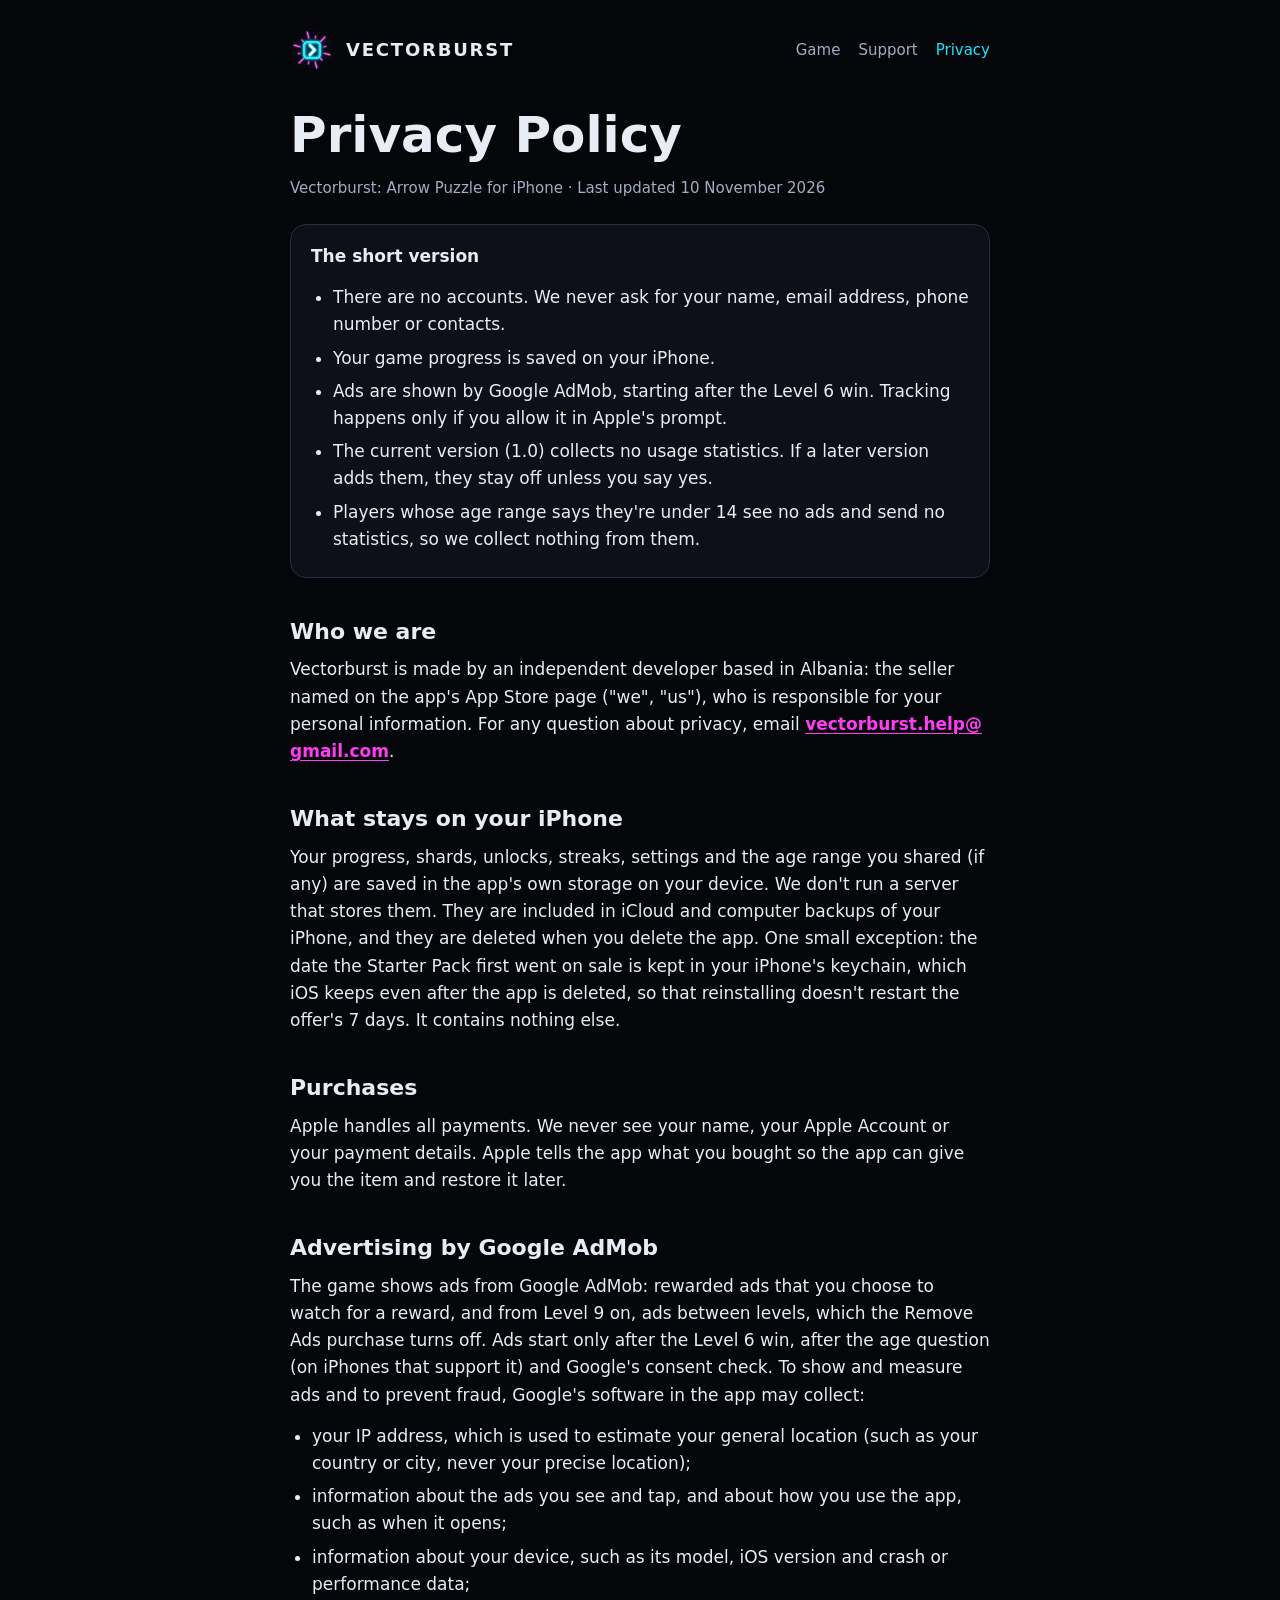
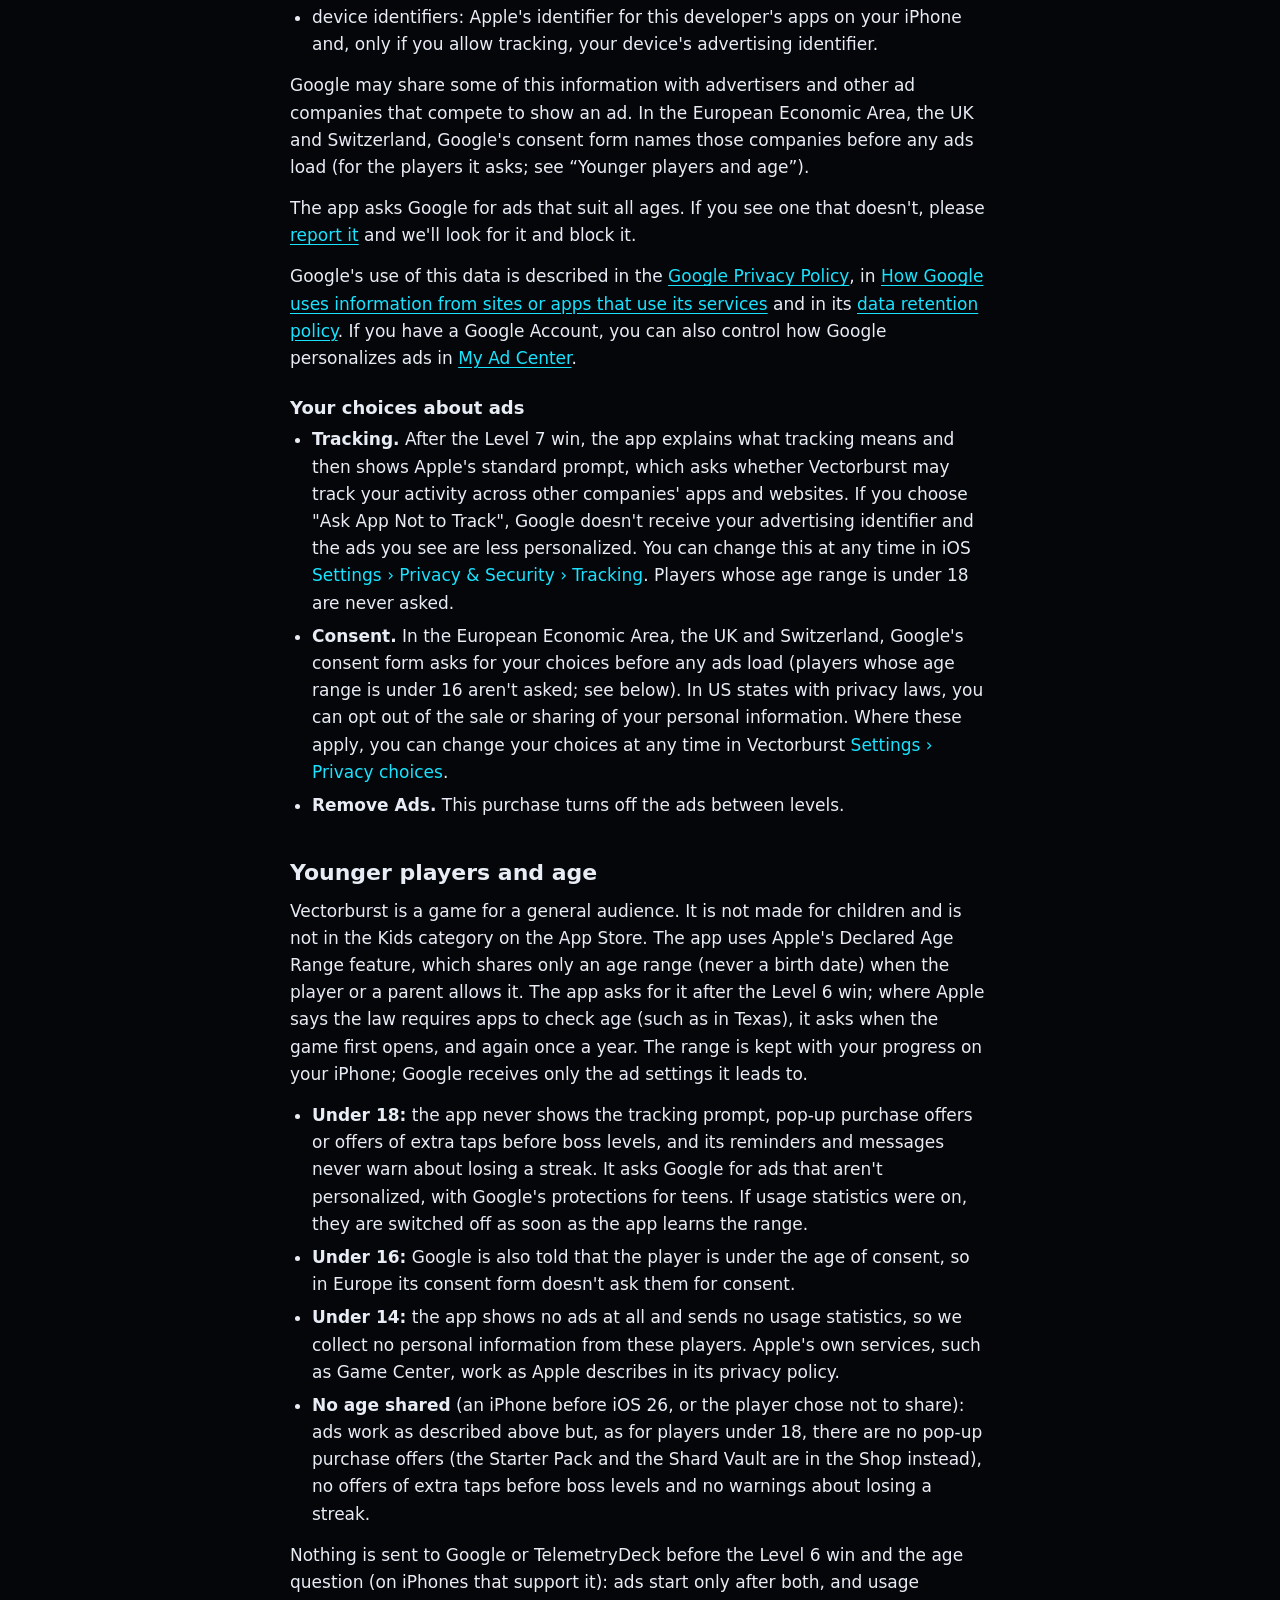
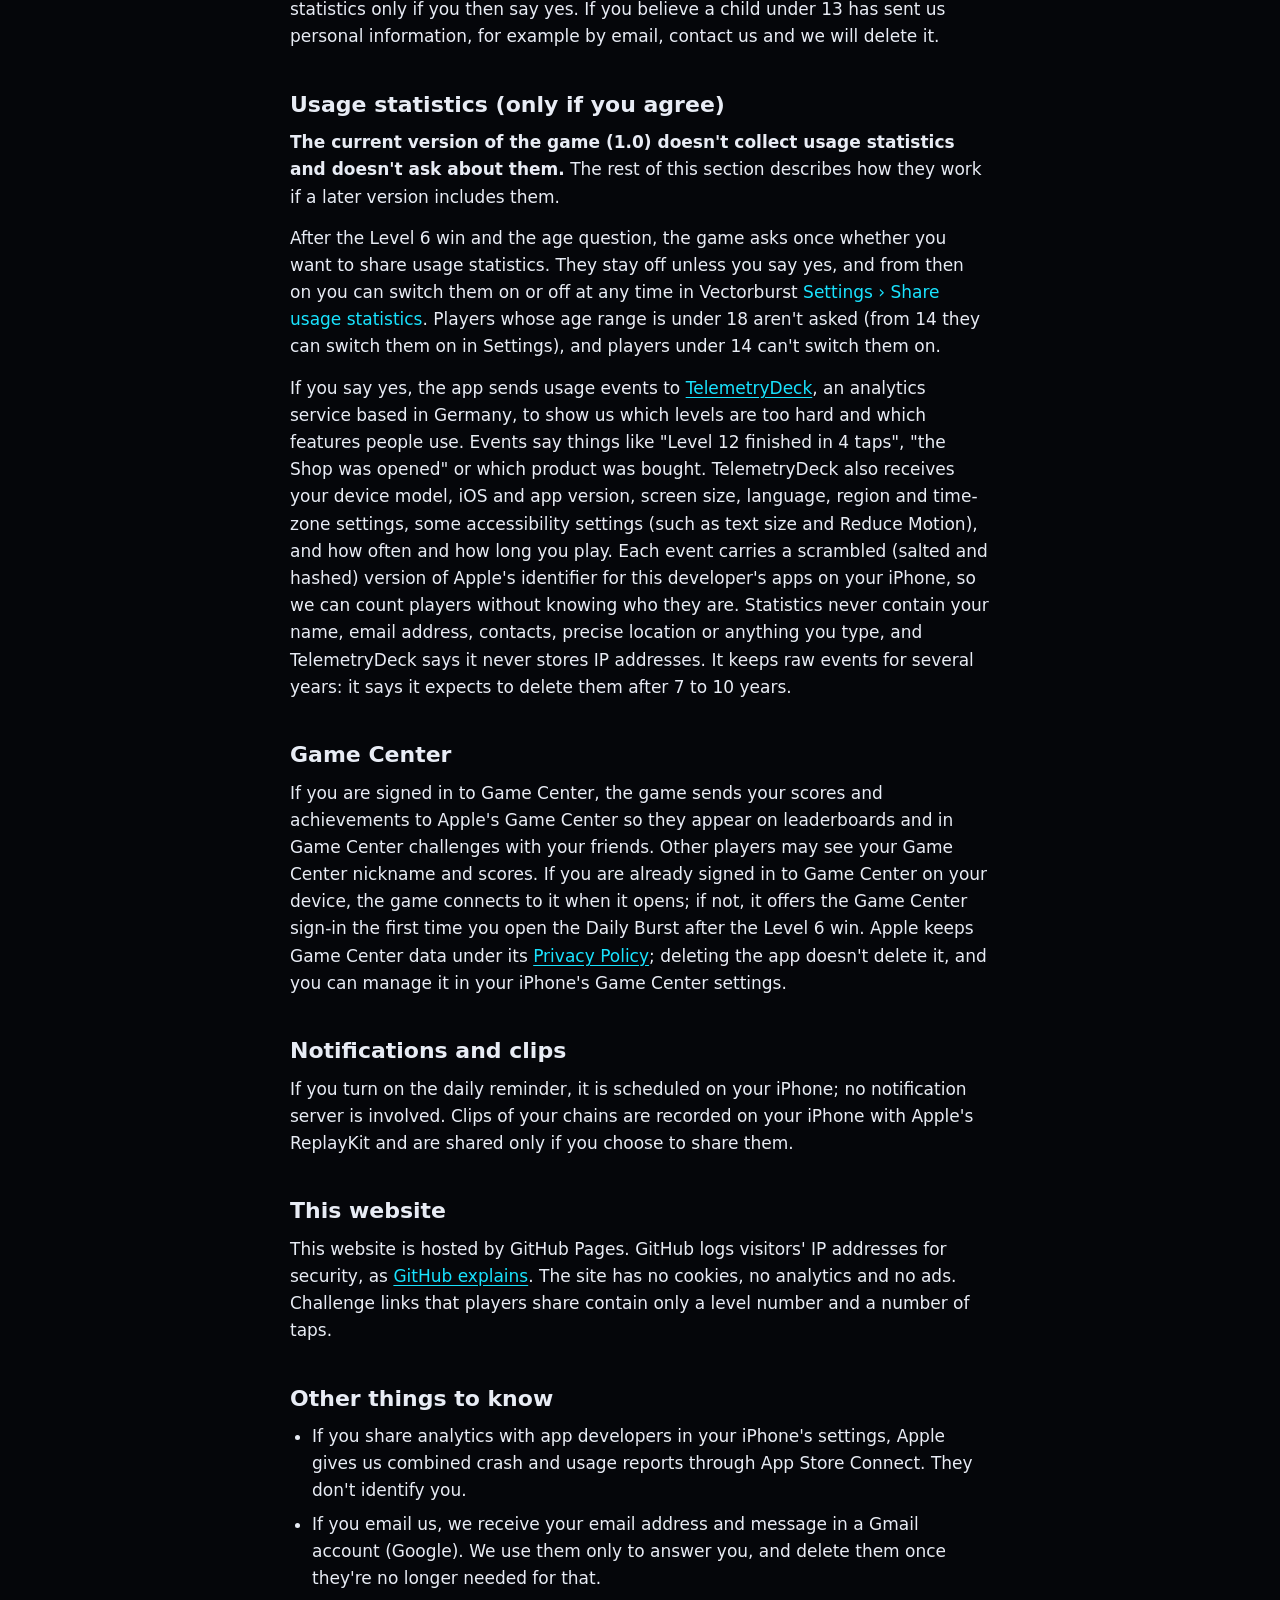
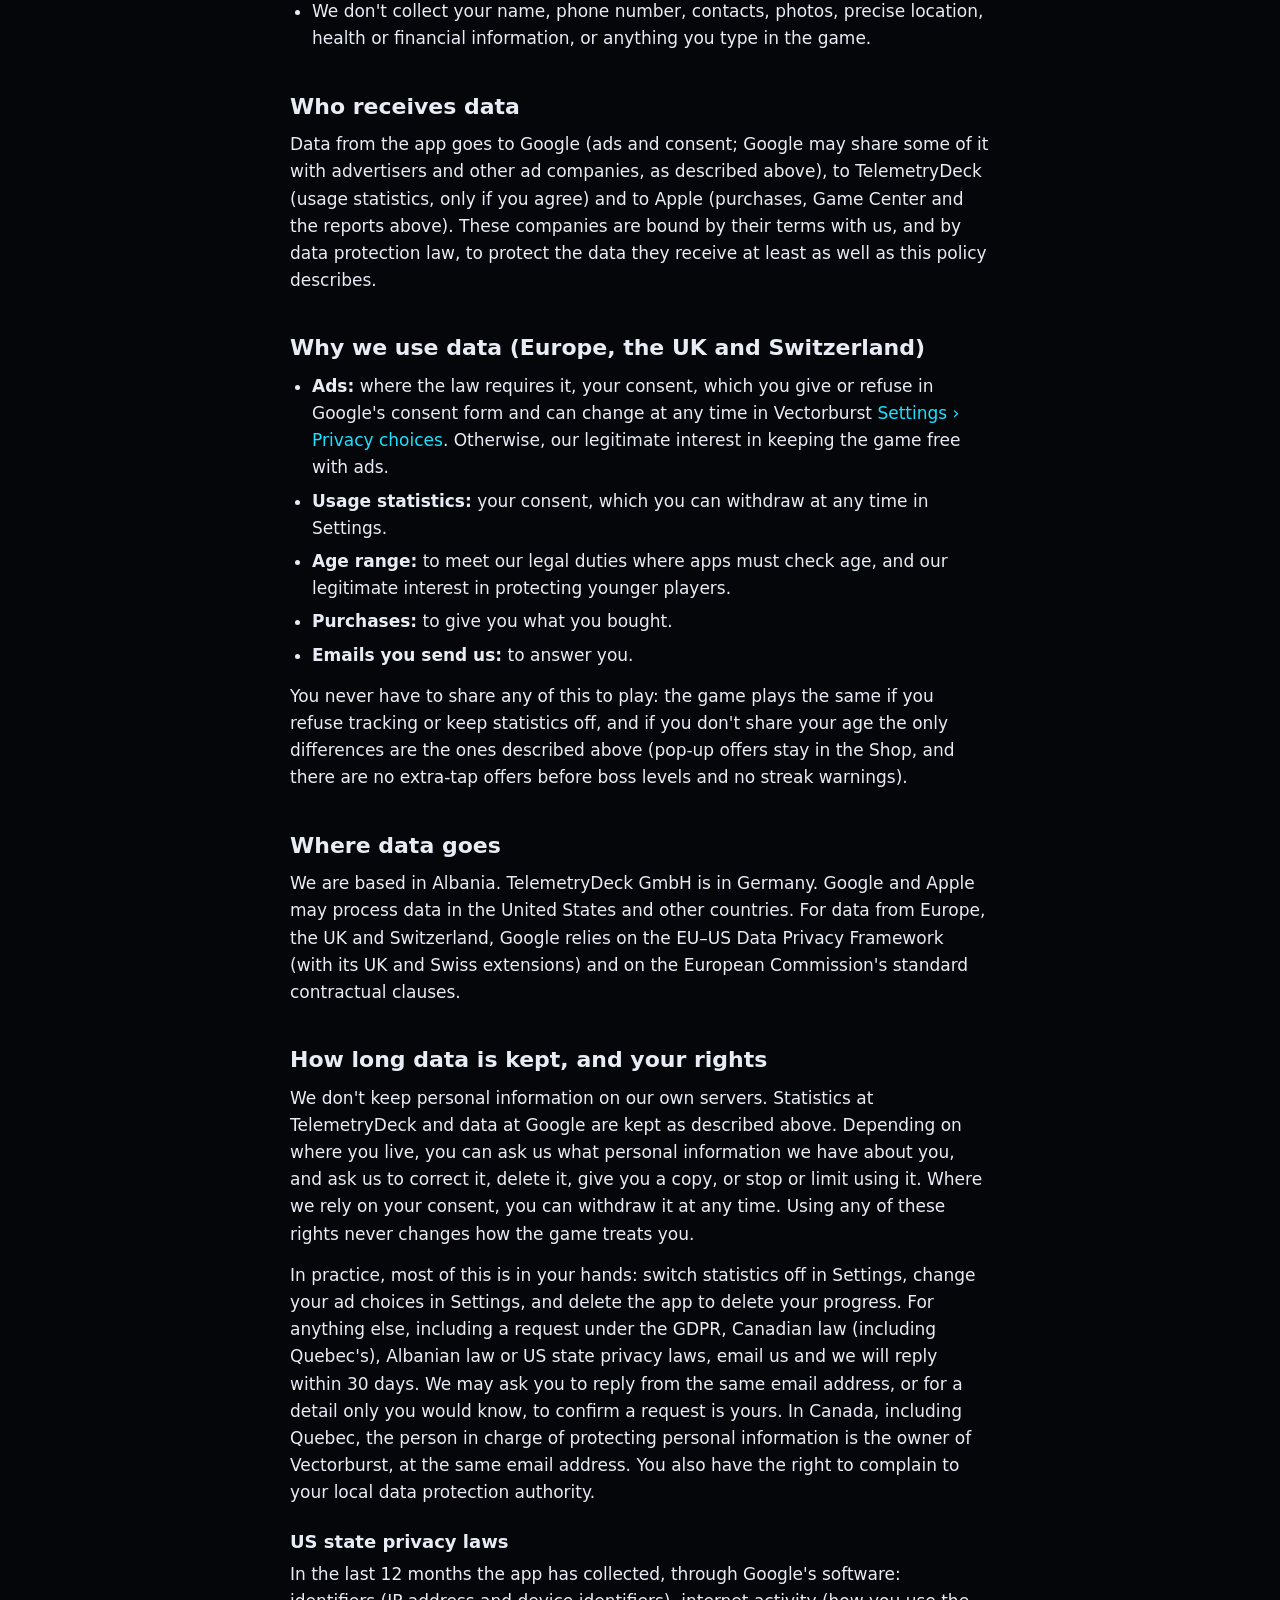
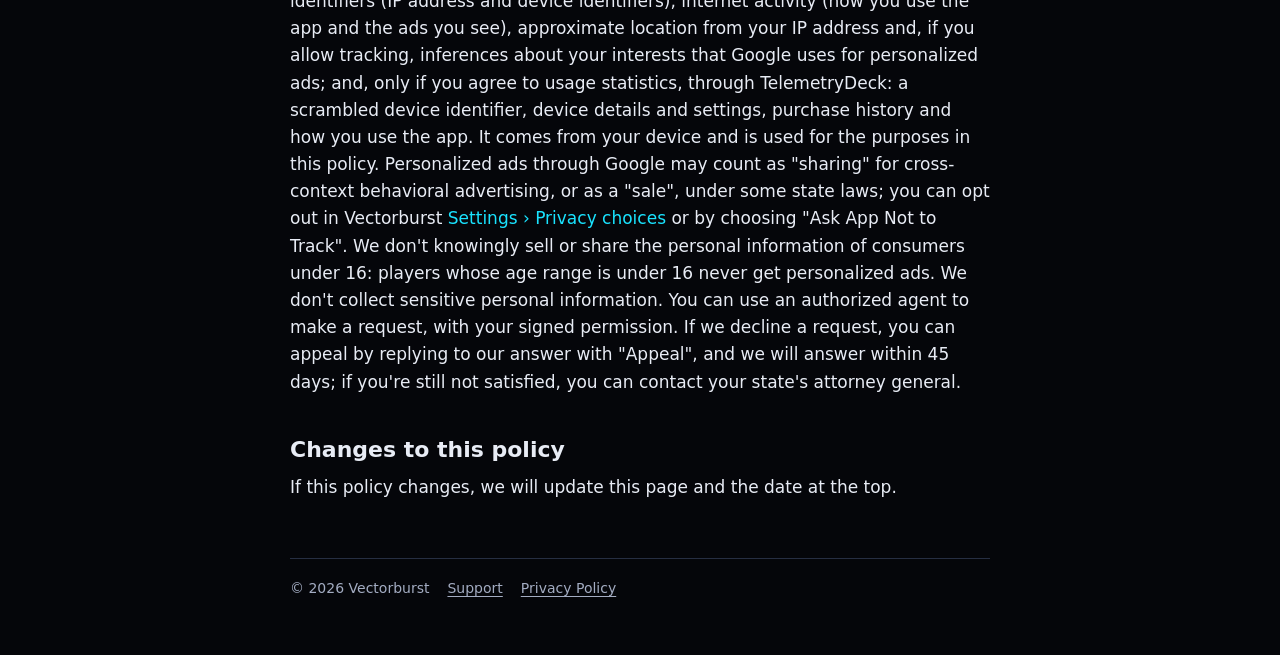
==== commit 09e58af8: "Add files via upload" ====
--- a/privacy.html
+++ b/privacy.html
@@ -22,14 +22,14 @@
 </header>
 <main>
 <h1>Privacy Policy</h1>
-<p class="updated">Vectorburst: Arrow Puzzle for iPhone · Last updated 27 October 2026</p>
+<p class="updated">Vectorburst: Arrow Puzzle for iPhone · Last updated 10 November 2026</p>
 <div class="card">
   <p><strong>The short version</strong></p>
   <ul>
     <li>There are no accounts. We never ask for your name, email address, phone number or contacts.</li>
     <li>Your game progress is saved on your iPhone.</li>
     <li>Ads are shown by Google AdMob, starting after the Level 6 win. Tracking happens only if you allow it in Apple's prompt.</li>
-    <li>Usage statistics are off unless you say yes, and you can switch them off again in Settings.</li>
+    <li>The current version (1.0) collects no usage statistics. If a later version adds them, they stay off unless you say yes.</li>
     <li>Players whose age range says they're under 14 see no ads and send no statistics, so we collect nothing from them.</li>
   </ul>
 </div>
@@ -44,7 +44,7 @@
 <p>Apple handles all payments. We never see your name, your Apple Account or your payment details. Apple tells the app what you bought so the app can give you the item and restore it later.</p>
 
 <h2>Advertising by Google AdMob</h2>
-<p>The game shows ads from Google AdMob: rewarded ads that you choose to watch for a reward, and from Level 12 on, ads between levels, which the Remove Ads purchase turns off. Ads start only after the Level 6 win, after the age question (on iPhones that support it) and Google's consent check. To show and measure ads and to prevent fraud, Google's software in the app may collect:</p>
+<p>The game shows ads from Google AdMob: rewarded ads that you choose to watch for a reward, and from Level 9 on, ads between levels, which the Remove Ads purchase turns off. Ads start only after the Level 6 win, after the age question (on iPhones that support it) and Google's consent check. To show and measure ads and to prevent fraud, Google's software in the app may collect:</p>
 <ul>
   <li>your IP address, which is used to estimate your general location (such as your country or city, never your precise location);</li>
   <li>information about the ads you see and tap, and about how you use the app, such as when it opens;</li>
@@ -57,7 +57,7 @@
 
 <h3>Your choices about ads</h3>
 <ul>
-  <li><strong>Tracking.</strong> From Level 12, the app explains what tracking means and then shows Apple's standard prompt, which asks whether Vectorburst may track your activity across other companies' apps and websites. If you choose "Ask App Not to Track", Google doesn't receive your advertising identifier and the ads you see are less personalized. You can change this at any time in iOS <span class="key">Settings › Privacy &amp; Security › Tracking</span>. Players whose age range is under 18 are never asked.</li>
+  <li><strong>Tracking.</strong> After the Level 7 win, the app explains what tracking means and then shows Apple's standard prompt, which asks whether Vectorburst may track your activity across other companies' apps and websites. If you choose "Ask App Not to Track", Google doesn't receive your advertising identifier and the ads you see are less personalized. You can change this at any time in iOS <span class="key">Settings › Privacy &amp; Security › Tracking</span>. Players whose age range is under 18 are never asked.</li>
   <li><strong>Consent.</strong> In the European Economic Area, the UK and Switzerland, Google's consent form asks for your choices before any ads load (players whose age range is under 16 aren't asked; see below). In US states with privacy laws, you can opt out of the sale or sharing of your personal information. Where these apply, you can change your choices at any time in Vectorburst <span class="key">Settings › Privacy choices</span>.</li>
   <li><strong>Remove Ads.</strong> This purchase turns off the ads between levels.</li>
 </ul>
@@ -73,6 +73,7 @@
 <p>Nothing is sent to Google or TelemetryDeck before the Level 6 win and the age question (on iPhones that support it): ads start only after both, and usage statistics only if you then say yes. If you believe a child under 13 has sent us personal information, for example by email, contact us and we will delete it.</p>
 
 <h2>Usage statistics (only if you agree)</h2>
+<p><strong>The current version of the game (1.0) doesn't collect usage statistics and doesn't ask about them.</strong> The rest of this section describes how they work if a later version includes them.</p>
 <p>After the Level 6 win and the age question, the game asks once whether you want to share usage statistics. They stay off unless you say yes, and from then on you can switch them on or off at any time in Vectorburst <span class="key">Settings › Share usage statistics</span>. Players whose age range is under 18 aren't asked (from 14 they can switch them on in Settings), and players under 14 can't switch them on.</p>
 <p>If you say yes, the app sends usage events to <a href="https://telemetrydeck.com/docs/guides/privacy-faq/">TelemetryDeck</a>, an analytics service based in Germany, to show us which levels are too hard and which features people use. Events say things like "Level 12 finished in 4 taps", "the Shop was opened" or which product was bought. TelemetryDeck also receives your device model, iOS and app version, screen size, language, region and time-zone settings, some accessibility settings (such as text size and Reduce Motion), and how often and how long you play. Each event carries a scrambled (salted and hashed) version of Apple's identifier for this developer's apps on your iPhone, so we can count players without knowing who they are. Statistics never contain your name, email address, contacts, precise location or anything you type, and TelemetryDeck says it never stores IP addresses. It keeps raw events for several years: it says it expects to delete them after 7 to 10 years.</p>
 
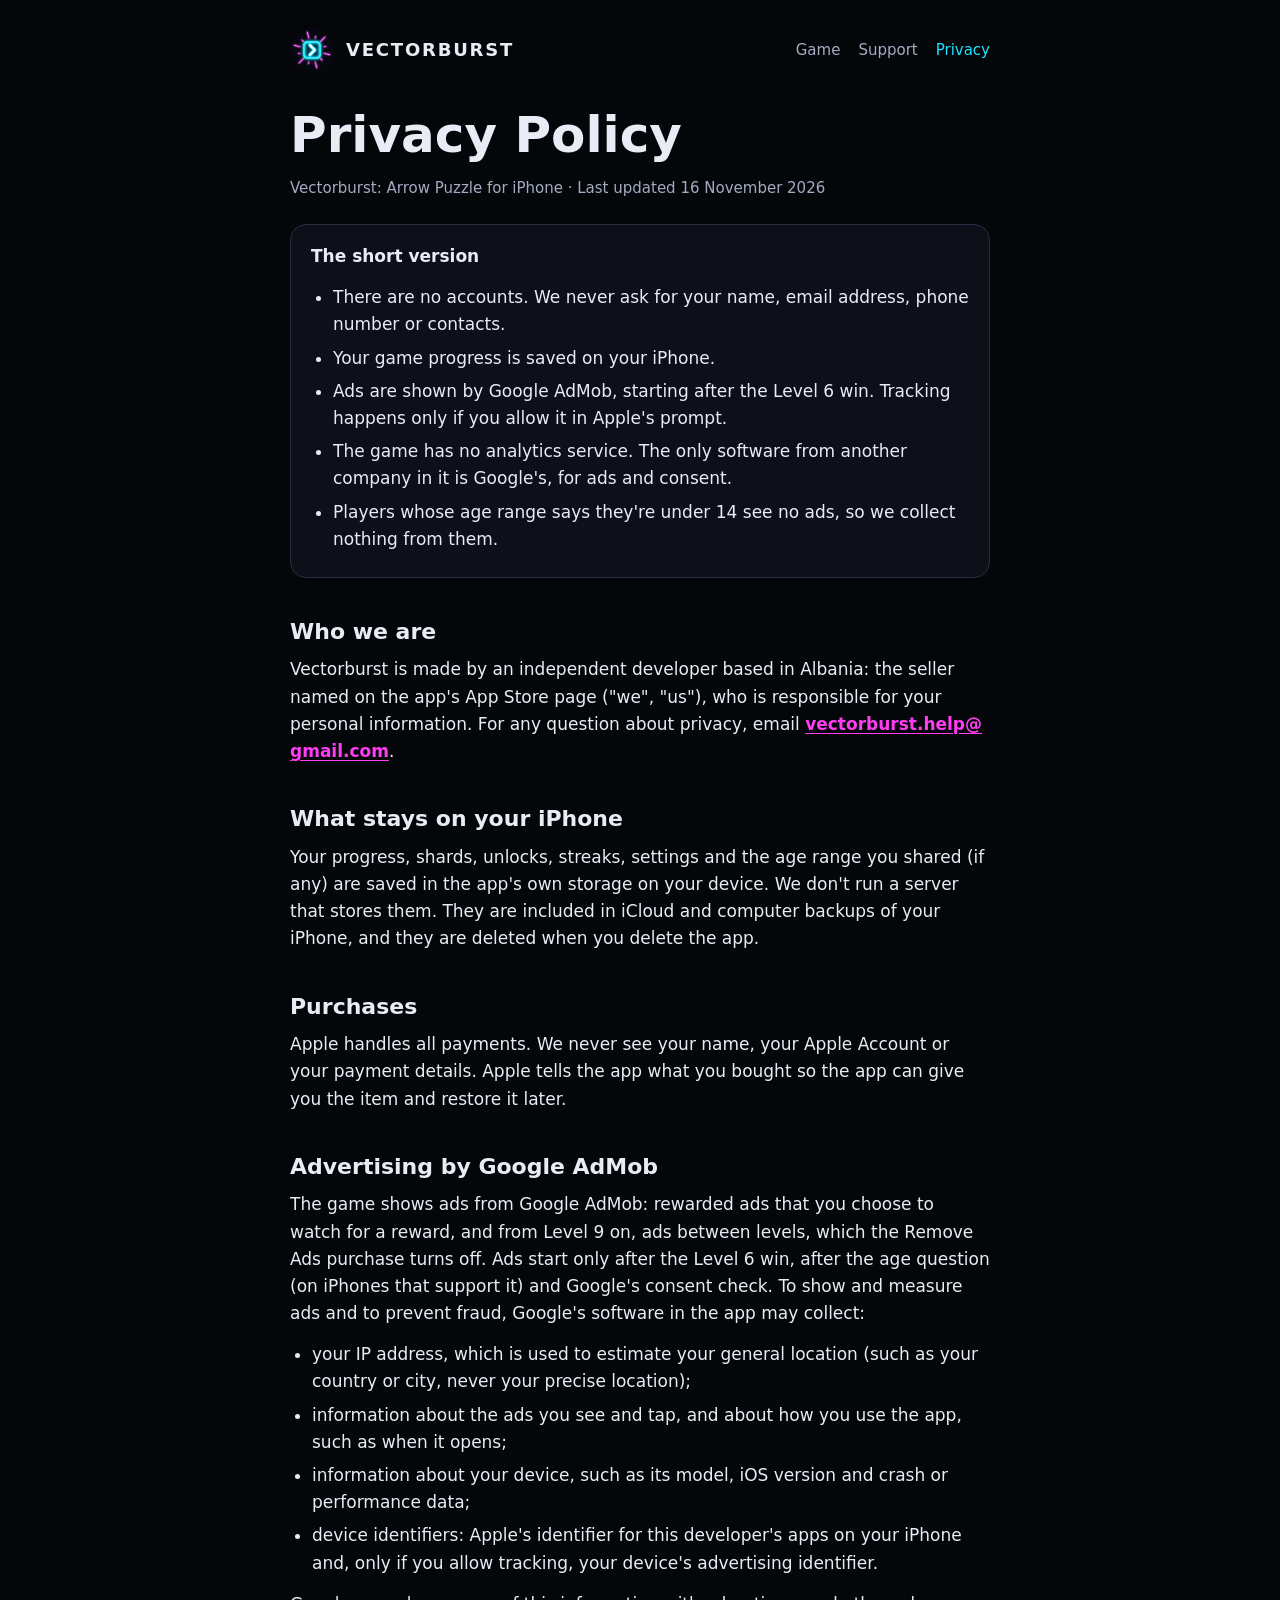
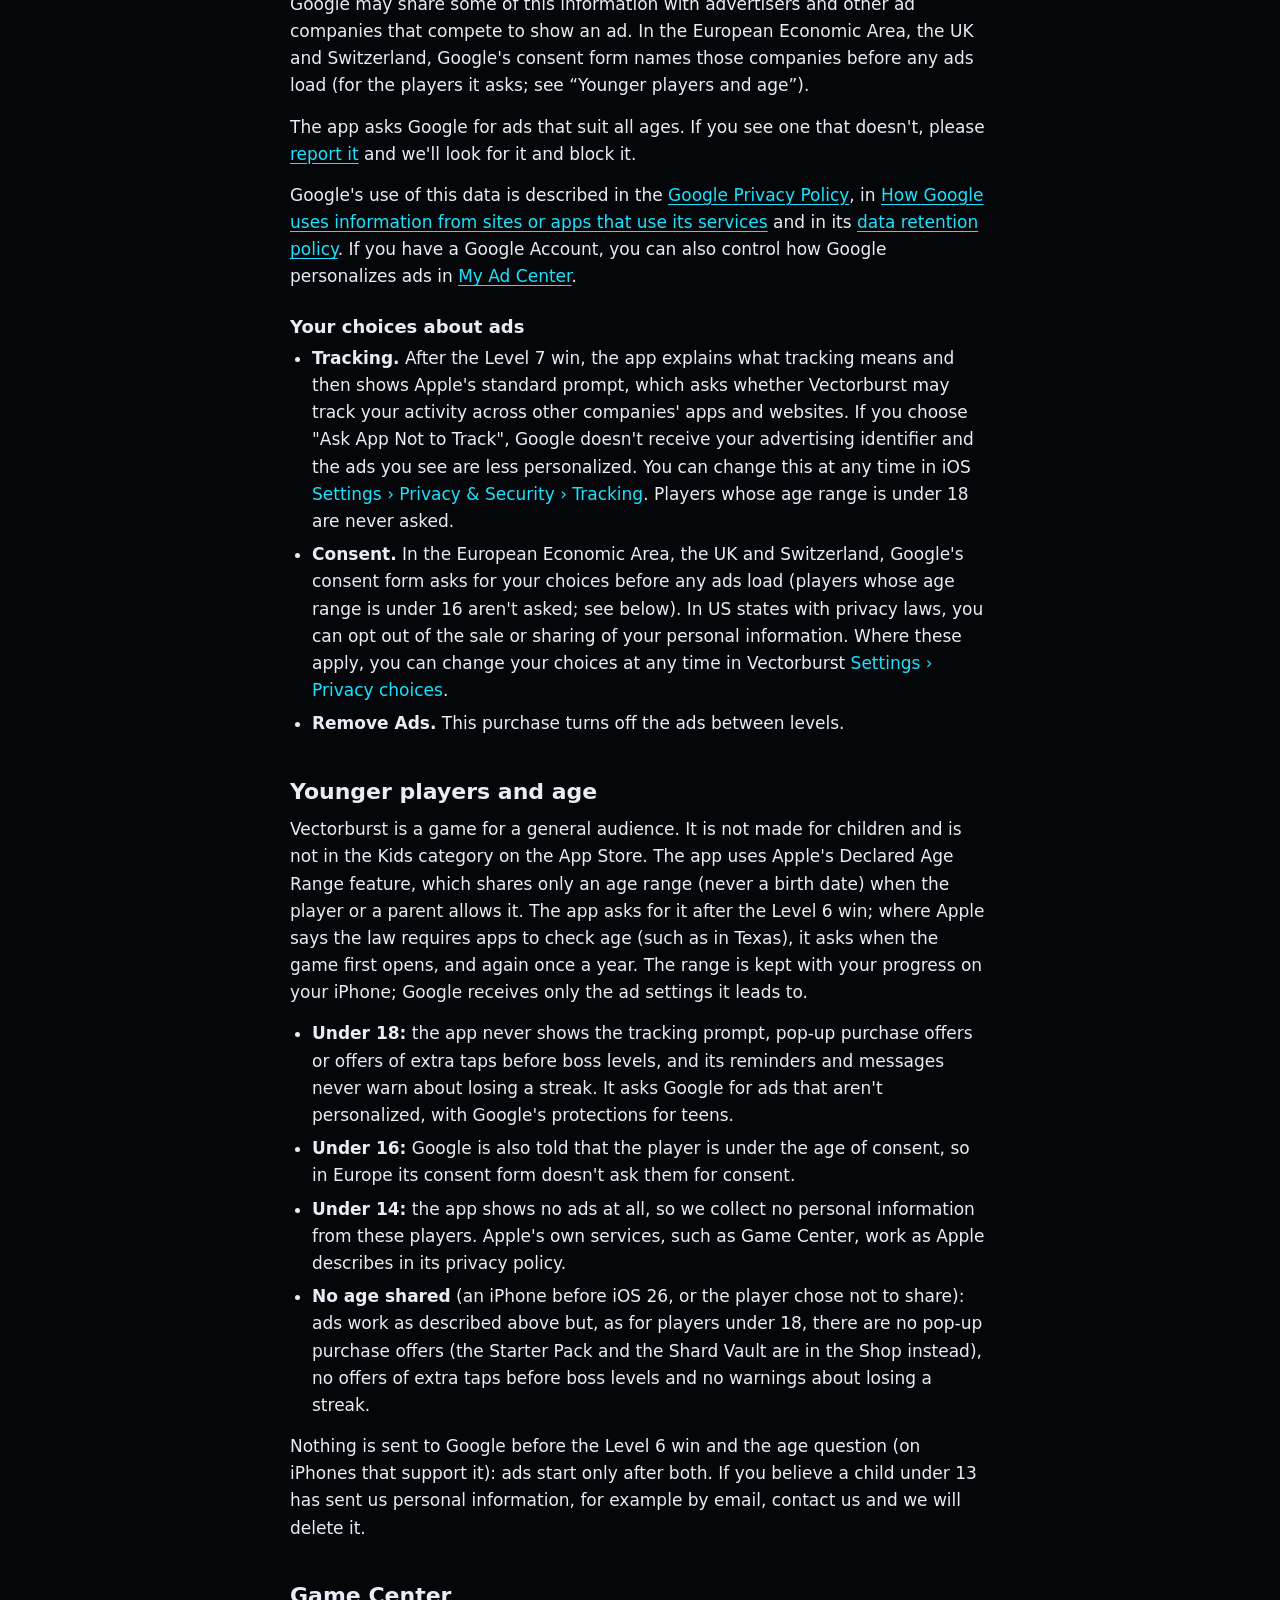
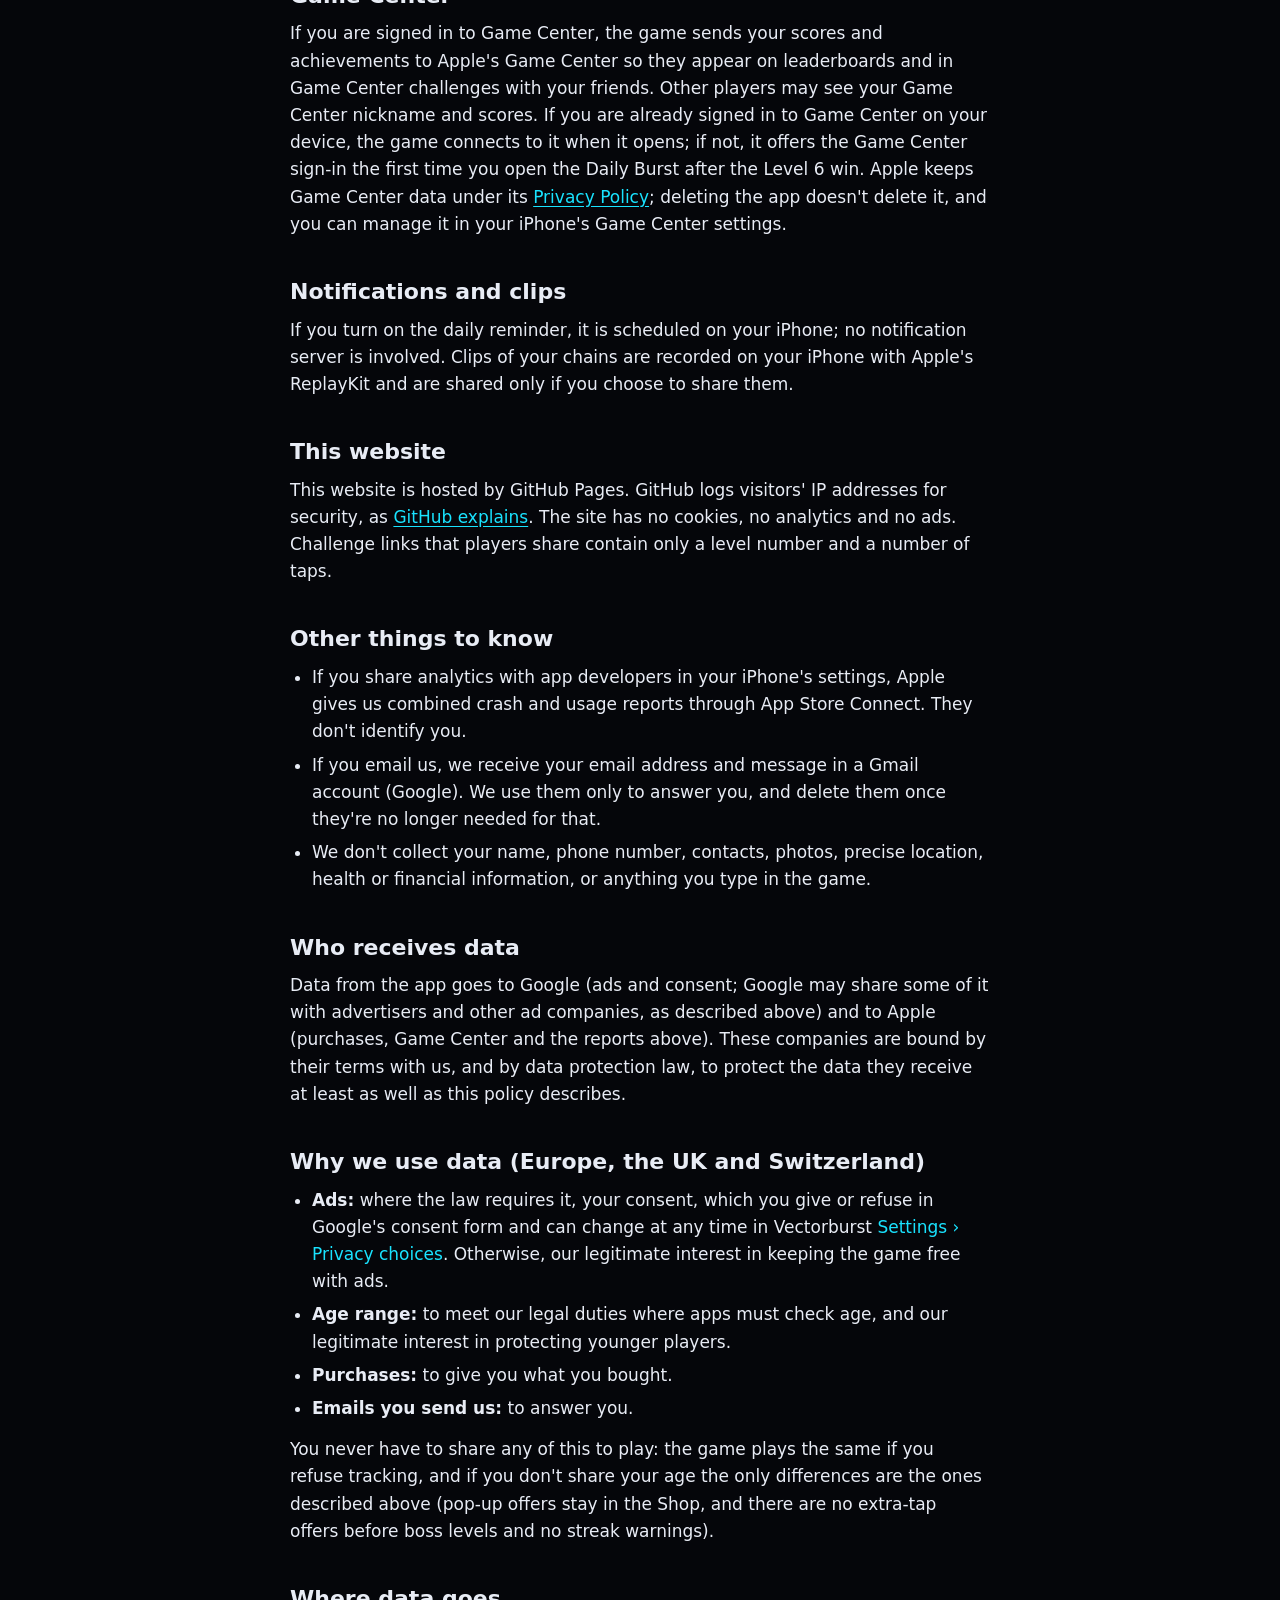
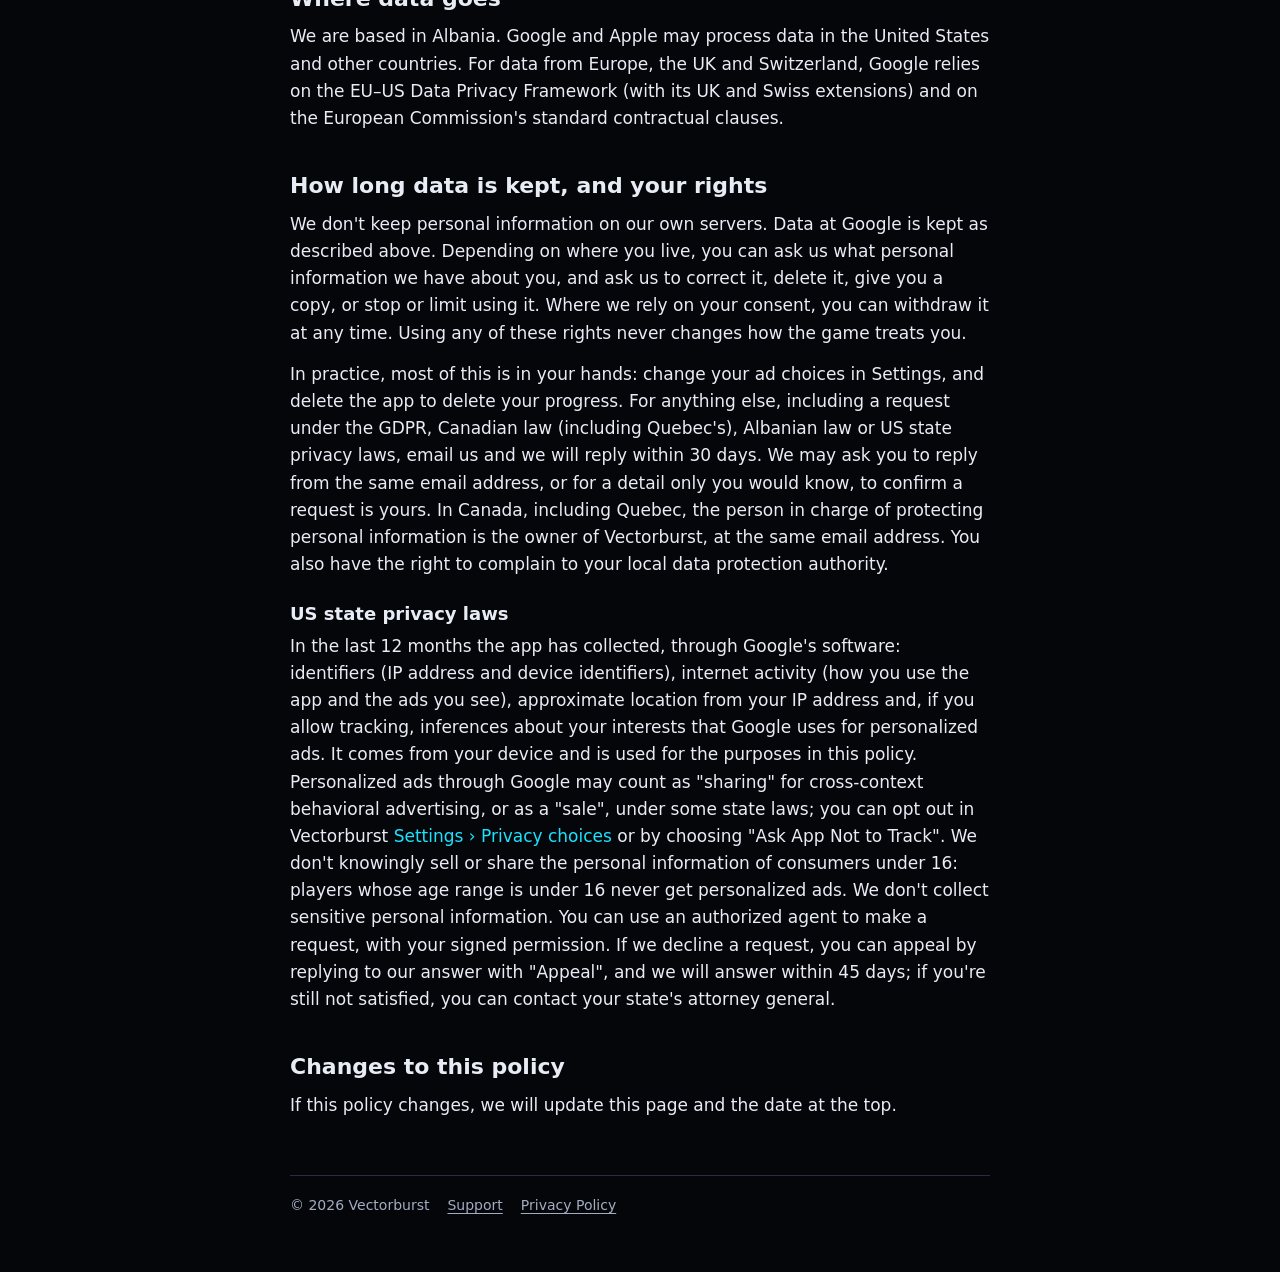
==== commit 979cbc7d: "Add files via upload" ====
--- a/privacy.html
+++ b/privacy.html
@@ -4,7 +4,7 @@
 <meta charset="utf-8">
 <meta name="viewport" content="width=device-width, initial-scale=1, viewport-fit=cover">
 <title>Vectorburst Privacy Policy</title>
-<meta name="description" content="How Vectorburst: Arrow Puzzle handles data: no accounts, progress saved on your iPhone, ads by Google AdMob, usage statistics only if you agree.">
+<meta name="description" content="How Vectorburst: Arrow Puzzle handles data: no accounts, progress saved on your iPhone, ads by Google AdMob, and no analytics service.">
 <meta name="theme-color" content="#05060a">
 <link rel="icon" type="image/png" href="icon.png">
 <link rel="apple-touch-icon" href="icon.png">
@@ -22,15 +22,15 @@
 </header>
 <main>
 <h1>Privacy Policy</h1>
-<p class="updated">Vectorburst: Arrow Puzzle for iPhone · Last updated 10 November 2026</p>
+<p class="updated">Vectorburst: Arrow Puzzle for iPhone · Last updated 16 November 2026</p>
 <div class="card">
   <p><strong>The short version</strong></p>
   <ul>
     <li>There are no accounts. We never ask for your name, email address, phone number or contacts.</li>
     <li>Your game progress is saved on your iPhone.</li>
     <li>Ads are shown by Google AdMob, starting after the Level 6 win. Tracking happens only if you allow it in Apple's prompt.</li>
-    <li>The current version (1.0) collects no usage statistics. If a later version adds them, they stay off unless you say yes.</li>
-    <li>Players whose age range says they're under 14 see no ads and send no statistics, so we collect nothing from them.</li>
+    <li>The game has no analytics service. The only software from another company in it is Google's, for ads and consent.</li>
+    <li>Players whose age range says they're under 14 see no ads, so we collect nothing from them.</li>
   </ul>
 </div>
 
@@ -38,7 +38,7 @@
 <p>Vectorburst is made by an independent developer based in Albania: the seller named on the app's App Store page ("we", "us"), who is responsible for your personal information. For any question about privacy, email <a class="email" href="mailto:vectorburst.help@gmail.com">vectorburst.help@gmail.com</a>.</p>
 
 <h2>What stays on your iPhone</h2>
-<p>Your progress, shards, unlocks, streaks, settings and the age range you shared (if any) are saved in the app's own storage on your device. We don't run a server that stores them. They are included in iCloud and computer backups of your iPhone, and they are deleted when you delete the app. One small exception: the date the Starter Pack first went on sale is kept in your iPhone's keychain, which iOS keeps even after the app is deleted, so that reinstalling doesn't restart the offer's 7 days. It contains nothing else.</p>
+<p>Your progress, shards, unlocks, streaks, settings and the age range you shared (if any) are saved in the app's own storage on your device. We don't run a server that stores them. They are included in iCloud and computer backups of your iPhone, and they are deleted when you delete the app.</p>
 
 <h2>Purchases</h2>
 <p>Apple handles all payments. We never see your name, your Apple Account or your payment details. Apple tells the app what you bought so the app can give you the item and restore it later.</p>
@@ -65,17 +65,12 @@
 <h2>Younger players and age</h2>
 <p>Vectorburst is a game for a general audience. It is not made for children and is not in the Kids category on the App Store. The app uses Apple's Declared Age Range feature, which shares only an age range (never a birth date) when the player or a parent allows it. The app asks for it after the Level 6 win; where Apple says the law requires apps to check age (such as in Texas), it asks when the game first opens, and again once a year. The range is kept with your progress on your iPhone; Google receives only the ad settings it leads to.</p>
 <ul>
-  <li><strong>Under 18:</strong> the app never shows the tracking prompt, pop-up purchase offers or offers of extra taps before boss levels, and its reminders and messages never warn about losing a streak. It asks Google for ads that aren't personalized, with Google's protections for teens. If usage statistics were on, they are switched off as soon as the app learns the range.</li>
+  <li><strong>Under 18:</strong> the app never shows the tracking prompt, pop-up purchase offers or offers of extra taps before boss levels, and its reminders and messages never warn about losing a streak. It asks Google for ads that aren't personalized, with Google's protections for teens.</li>
   <li><strong>Under 16:</strong> Google is also told that the player is under the age of consent, so in Europe its consent form doesn't ask them for consent.</li>
-  <li><strong>Under 14:</strong> the app shows no ads at all and sends no usage statistics, so we collect no personal information from these players. Apple's own services, such as Game Center, work as Apple describes in its privacy policy.</li>
+  <li><strong>Under 14:</strong> the app shows no ads at all, so we collect no personal information from these players. Apple's own services, such as Game Center, work as Apple describes in its privacy policy.</li>
   <li><strong>No age shared</strong> (an iPhone before iOS 26, or the player chose not to share): ads work as described above but, as for players under 18, there are no pop-up purchase offers (the Starter Pack and the Shard Vault are in the Shop instead), no offers of extra taps before boss levels and no warnings about losing a streak.</li>
 </ul>
-<p>Nothing is sent to Google or TelemetryDeck before the Level 6 win and the age question (on iPhones that support it): ads start only after both, and usage statistics only if you then say yes. If you believe a child under 13 has sent us personal information, for example by email, contact us and we will delete it.</p>
-
-<h2>Usage statistics (only if you agree)</h2>
-<p><strong>The current version of the game (1.0) doesn't collect usage statistics and doesn't ask about them.</strong> The rest of this section describes how they work if a later version includes them.</p>
-<p>After the Level 6 win and the age question, the game asks once whether you want to share usage statistics. They stay off unless you say yes, and from then on you can switch them on or off at any time in Vectorburst <span class="key">Settings › Share usage statistics</span>. Players whose age range is under 18 aren't asked (from 14 they can switch them on in Settings), and players under 14 can't switch them on.</p>
-<p>If you say yes, the app sends usage events to <a href="https://telemetrydeck.com/docs/guides/privacy-faq/">TelemetryDeck</a>, an analytics service based in Germany, to show us which levels are too hard and which features people use. Events say things like "Level 12 finished in 4 taps", "the Shop was opened" or which product was bought. TelemetryDeck also receives your device model, iOS and app version, screen size, language, region and time-zone settings, some accessibility settings (such as text size and Reduce Motion), and how often and how long you play. Each event carries a scrambled (salted and hashed) version of Apple's identifier for this developer's apps on your iPhone, so we can count players without knowing who they are. Statistics never contain your name, email address, contacts, precise location or anything you type, and TelemetryDeck says it never stores IP addresses. It keeps raw events for several years: it says it expects to delete them after 7 to 10 years.</p>
+<p>Nothing is sent to Google before the Level 6 win and the age question (on iPhones that support it): ads start only after both. If you believe a child under 13 has sent us personal information, for example by email, contact us and we will delete it.</p>
 
 <h2>Game Center</h2>
 <p>If you are signed in to Game Center, the game sends your scores and achievements to Apple's Game Center so they appear on leaderboards and in Game Center challenges with your friends. Other players may see your Game Center nickname and scores. If you are already signed in to Game Center on your device, the game connects to it when it opens; if not, it offers the Game Center sign-in the first time you open the Daily Burst after the Level 6 win. Apple keeps Game Center data under its <a href="https://www.apple.com/legal/privacy/">Privacy Policy</a>; deleting the app doesn't delete it, and you can manage it in your iPhone's Game Center settings.</p>
@@ -94,27 +89,26 @@
 </ul>
 
 <h2>Who receives data</h2>
-<p>Data from the app goes to Google (ads and consent; Google may share some of it with advertisers and other ad companies, as described above), to TelemetryDeck (usage statistics, only if you agree) and to Apple (purchases, Game Center and the reports above). These companies are bound by their terms with us, and by data protection law, to protect the data they receive at least as well as this policy describes.</p>
+<p>Data from the app goes to Google (ads and consent; Google may share some of it with advertisers and other ad companies, as described above) and to Apple (purchases, Game Center and the reports above). These companies are bound by their terms with us, and by data protection law, to protect the data they receive at least as well as this policy describes.</p>
 
 <h2>Why we use data (Europe, the UK and Switzerland)</h2>
 <ul>
   <li><strong>Ads:</strong> where the law requires it, your consent, which you give or refuse in Google's consent form and can change at any time in Vectorburst <span class="key">Settings › Privacy choices</span>. Otherwise, our legitimate interest in keeping the game free with ads.</li>
-  <li><strong>Usage statistics:</strong> your consent, which you can withdraw at any time in Settings.</li>
   <li><strong>Age range:</strong> to meet our legal duties where apps must check age, and our legitimate interest in protecting younger players.</li>
   <li><strong>Purchases:</strong> to give you what you bought.</li>
   <li><strong>Emails you send us:</strong> to answer you.</li>
 </ul>
-<p>You never have to share any of this to play: the game plays the same if you refuse tracking or keep statistics off, and if you don't share your age the only differences are the ones described above (pop-up offers stay in the Shop, and there are no extra-tap offers before boss levels and no streak warnings).</p>
+<p>You never have to share any of this to play: the game plays the same if you refuse tracking, and if you don't share your age the only differences are the ones described above (pop-up offers stay in the Shop, and there are no extra-tap offers before boss levels and no streak warnings).</p>
 
 <h2>Where data goes</h2>
-<p>We are based in Albania. TelemetryDeck GmbH is in Germany. Google and Apple may process data in the United States and other countries. For data from Europe, the UK and Switzerland, Google relies on the EU–US Data Privacy Framework (with its UK and Swiss extensions) and on the European Commission's standard contractual clauses.</p>
+<p>We are based in Albania. Google and Apple may process data in the United States and other countries. For data from Europe, the UK and Switzerland, Google relies on the EU–US Data Privacy Framework (with its UK and Swiss extensions) and on the European Commission's standard contractual clauses.</p>
 
 <h2>How long data is kept, and your rights</h2>
-<p>We don't keep personal information on our own servers. Statistics at TelemetryDeck and data at Google are kept as described above. Depending on where you live, you can ask us what personal information we have about you, and ask us to correct it, delete it, give you a copy, or stop or limit using it. Where we rely on your consent, you can withdraw it at any time. Using any of these rights never changes how the game treats you.</p>
-<p>In practice, most of this is in your hands: switch statistics off in Settings, change your ad choices in Settings, and delete the app to delete your progress. For anything else, including a request under the GDPR, Canadian law (including Quebec's), Albanian law or US state privacy laws, email us and we will reply within 30 days. We may ask you to reply from the same email address, or for a detail only you would know, to confirm a request is yours. In Canada, including Quebec, the person in charge of protecting personal information is the owner of Vectorburst, at the same email address. You also have the right to complain to your local data protection authority.</p>
+<p>We don't keep personal information on our own servers. Data at Google is kept as described above. Depending on where you live, you can ask us what personal information we have about you, and ask us to correct it, delete it, give you a copy, or stop or limit using it. Where we rely on your consent, you can withdraw it at any time. Using any of these rights never changes how the game treats you.</p>
+<p>In practice, most of this is in your hands: change your ad choices in Settings, and delete the app to delete your progress. For anything else, including a request under the GDPR, Canadian law (including Quebec's), Albanian law or US state privacy laws, email us and we will reply within 30 days. We may ask you to reply from the same email address, or for a detail only you would know, to confirm a request is yours. In Canada, including Quebec, the person in charge of protecting personal information is the owner of Vectorburst, at the same email address. You also have the right to complain to your local data protection authority.</p>
 
 <h3>US state privacy laws</h3>
-<p>In the last 12 months the app has collected, through Google's software: identifiers (IP address and device identifiers), internet activity (how you use the app and the ads you see), approximate location from your IP address and, if you allow tracking, inferences about your interests that Google uses for personalized ads; and, only if you agree to usage statistics, through TelemetryDeck: a scrambled device identifier, device details and settings, purchase history and how you use the app. It comes from your device and is used for the purposes in this policy. Personalized ads through Google may count as "sharing" for cross-context behavioral advertising, or as a "sale", under some state laws; you can opt out in Vectorburst <span class="key">Settings › Privacy choices</span> or by choosing "Ask App Not to Track". We don't knowingly sell or share the personal information of consumers under 16: players whose age range is under 16 never get personalized ads. We don't collect sensitive personal information. You can use an authorized agent to make a request, with your signed permission. If we decline a request, you can appeal by replying to our answer with "Appeal", and we will answer within 45 days; if you're still not satisfied, you can contact your state's attorney general.</p>
+<p>In the last 12 months the app has collected, through Google's software: identifiers (IP address and device identifiers), internet activity (how you use the app and the ads you see), approximate location from your IP address and, if you allow tracking, inferences about your interests that Google uses for personalized ads. It comes from your device and is used for the purposes in this policy. Personalized ads through Google may count as "sharing" for cross-context behavioral advertising, or as a "sale", under some state laws; you can opt out in Vectorburst <span class="key">Settings › Privacy choices</span> or by choosing "Ask App Not to Track". We don't knowingly sell or share the personal information of consumers under 16: players whose age range is under 16 never get personalized ads. We don't collect sensitive personal information. You can use an authorized agent to make a request, with your signed permission. If we decline a request, you can appeal by replying to our answer with "Appeal", and we will answer within 45 days; if you're still not satisfied, you can contact your state's attorney general.</p>
 
 <h2>Changes to this policy</h2>
 <p>If this policy changes, we will update this page and the date at the top.</p>
